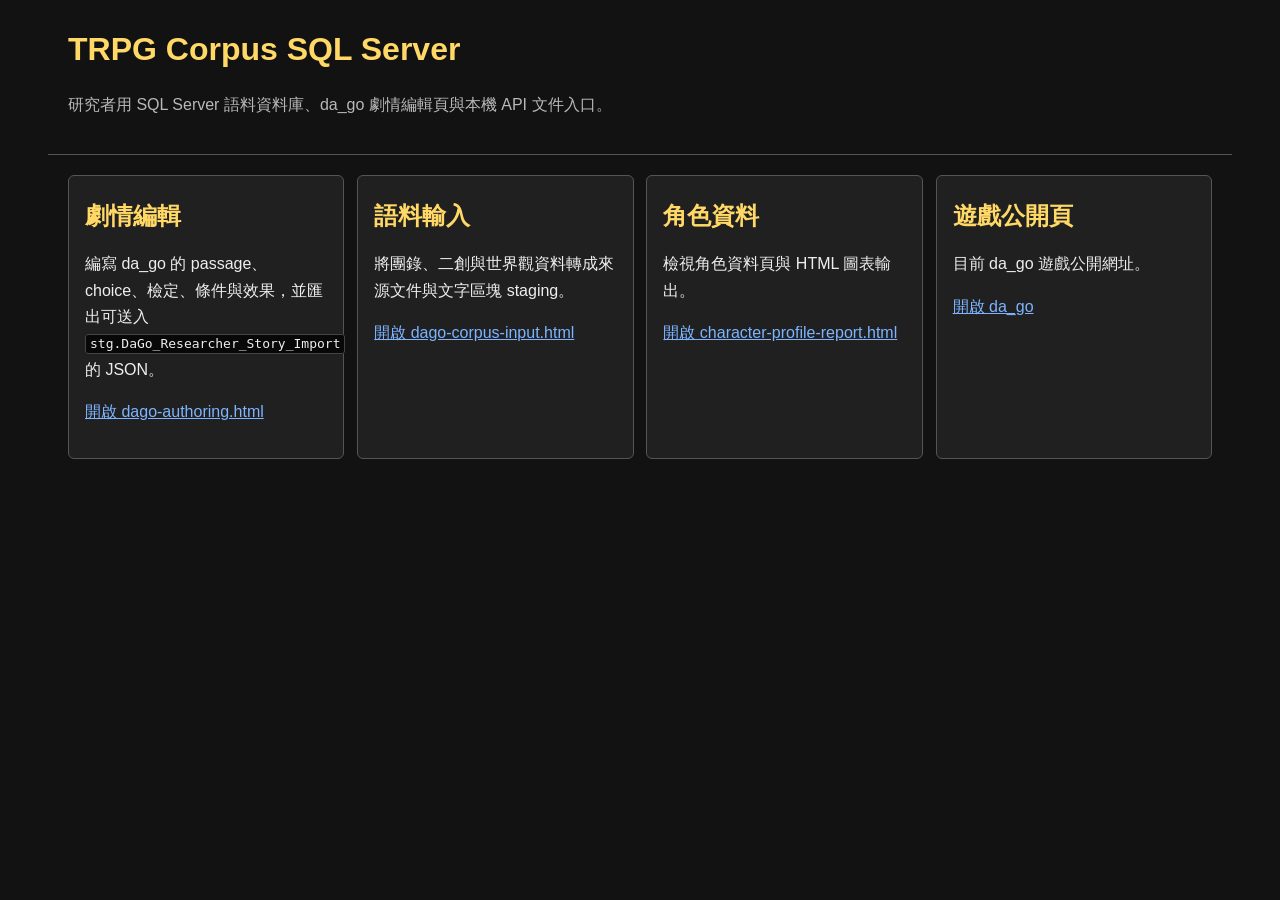
==== index.html @ 7abcc50a "Add authoring public page and DAGO seed" ====
<!doctype html>
<html lang="zh-Hant">
<head>
  <meta charset="utf-8">
  <meta name="viewport" content="width=device-width, initial-scale=1">
  <title>TRPG Corpus SQL Server</title>
  <style>
    :root{color-scheme:dark;--bg:#121212;--panel:#202020;--line:#555;--text:#eee;--muted:#b8b8b8;--gold:#ffd866;--blue:#7db4ff}
    *{box-sizing:border-box}
    body{margin:0;background:var(--bg);color:var(--text);font-family:Verdana,Arial,"Microsoft JhengHei",sans-serif;line-height:1.65}
    header,main{max-width:74rem;margin:auto;padding:1.25rem}
    header{border-bottom:1px solid var(--line)}
    h1,h2{color:var(--gold);margin:.2rem 0 .6rem}
    a{color:var(--blue)}
    .grid{display:grid;grid-template-columns:repeat(auto-fit,minmax(16rem,1fr));gap:.8rem}
    .card{border:1px solid var(--line);background:var(--panel);padding:1rem;border-radius:6px}
    .muted{color:var(--muted)}
    code{background:#080808;border:1px solid #444;padding:.08rem .25rem;border-radius:3px}
  </style>
</head>
<body>
  <header>
    <h1>TRPG Corpus SQL Server</h1>
    <p class="muted">研究者用 SQL Server 語料資料庫、da_go 劇情編輯頁與本機 API 文件入口。</p>
  </header>
  <main>
    <section class="grid">
      <article class="card">
        <h2>劇情編輯</h2>
        <p>編寫 da_go 的 passage、choice、檢定、條件與效果，並匯出可送入 <code>stg.DaGo_Researcher_Story_Import</code> 的 JSON。</p>
        <p><a href="web/dago-authoring.html">開啟 dago-authoring.html</a></p>
      </article>
      <article class="card">
        <h2>語料輸入</h2>
        <p>將團錄、二創與世界觀資料轉成來源文件與文字區塊 staging。</p>
        <p><a href="web/dago-corpus-input.html">開啟 dago-corpus-input.html</a></p>
      </article>
      <article class="card">
        <h2>角色資料</h2>
        <p>檢視角色資料頁與 HTML 圖表輸出。</p>
        <p><a href="web/character-profile-report.html">開啟 character-profile-report.html</a></p>
      </article>
      <article class="card">
        <h2>遊戲公開頁</h2>
        <p>目前 da_go 遊戲公開網址。</p>
        <p><a href="https://dana-will-be-yours.github.io/da_go/game.html?v=1.9.2-fix2">開啟 da_go</a></p>
      </article>
    </section>
  </main>
</body>
</html>
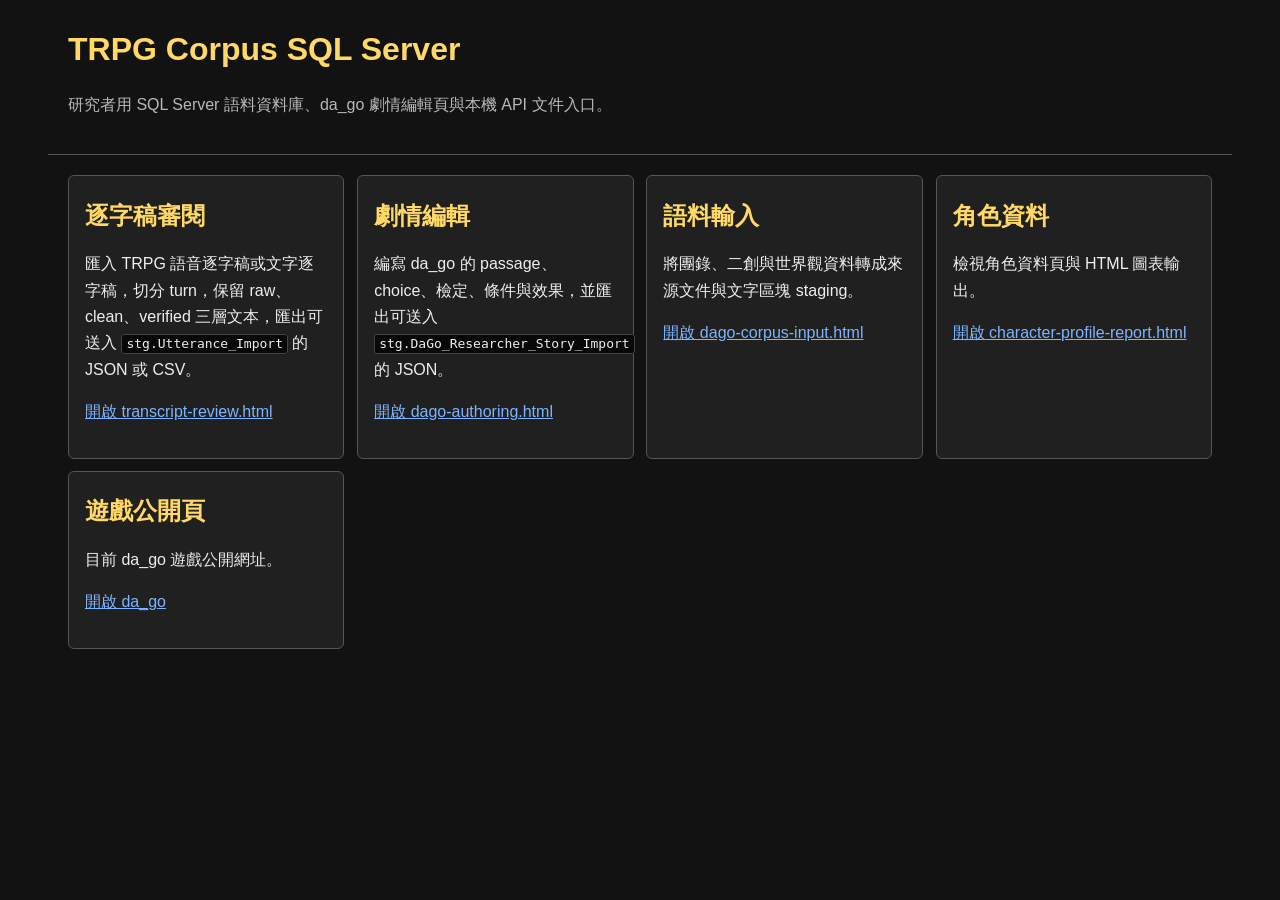
==== commit 425383b5: "Add transcript review exporter entry to index" ====
--- a/index.html
+++ b/index.html
@@ -26,6 +26,11 @@
   <main>
     <section class="grid">
       <article class="card">
+        <h2>逐字稿審閱</h2>
+        <p>匯入 TRPG 語音逐字稿或文字逐字稿，切分 turn，保留 raw、clean、verified 三層文本，匯出可送入 <code>stg.Utterance_Import</code> 的 JSON 或 CSV。</p>
+        <p><a href="web/transcript-review.html">開啟 transcript-review.html</a></p>
+      </article>
+      <article class="card">
         <h2>劇情編輯</h2>
         <p>編寫 da_go 的 passage、choice、檢定、條件與效果，並匯出可送入 <code>stg.DaGo_Researcher_Story_Import</code> 的 JSON。</p>
         <p><a href="web/dago-authoring.html">開啟 dago-authoring.html</a></p>
@@ -43,7 +48,7 @@
       <article class="card">
         <h2>遊戲公開頁</h2>
         <p>目前 da_go 遊戲公開網址。</p>
-        <p><a href="https://dana-will-be-yours.github.io/da_go/game.html?v=1.9.2-fix2">開啟 da_go</a></p>
+        <p><a href="https://dana-will-be-yours.github.io/da_go/game.html?v=1.11.1-xiaocheng-local">開啟 da_go</a></p>
       </article>
     </section>
   </main>
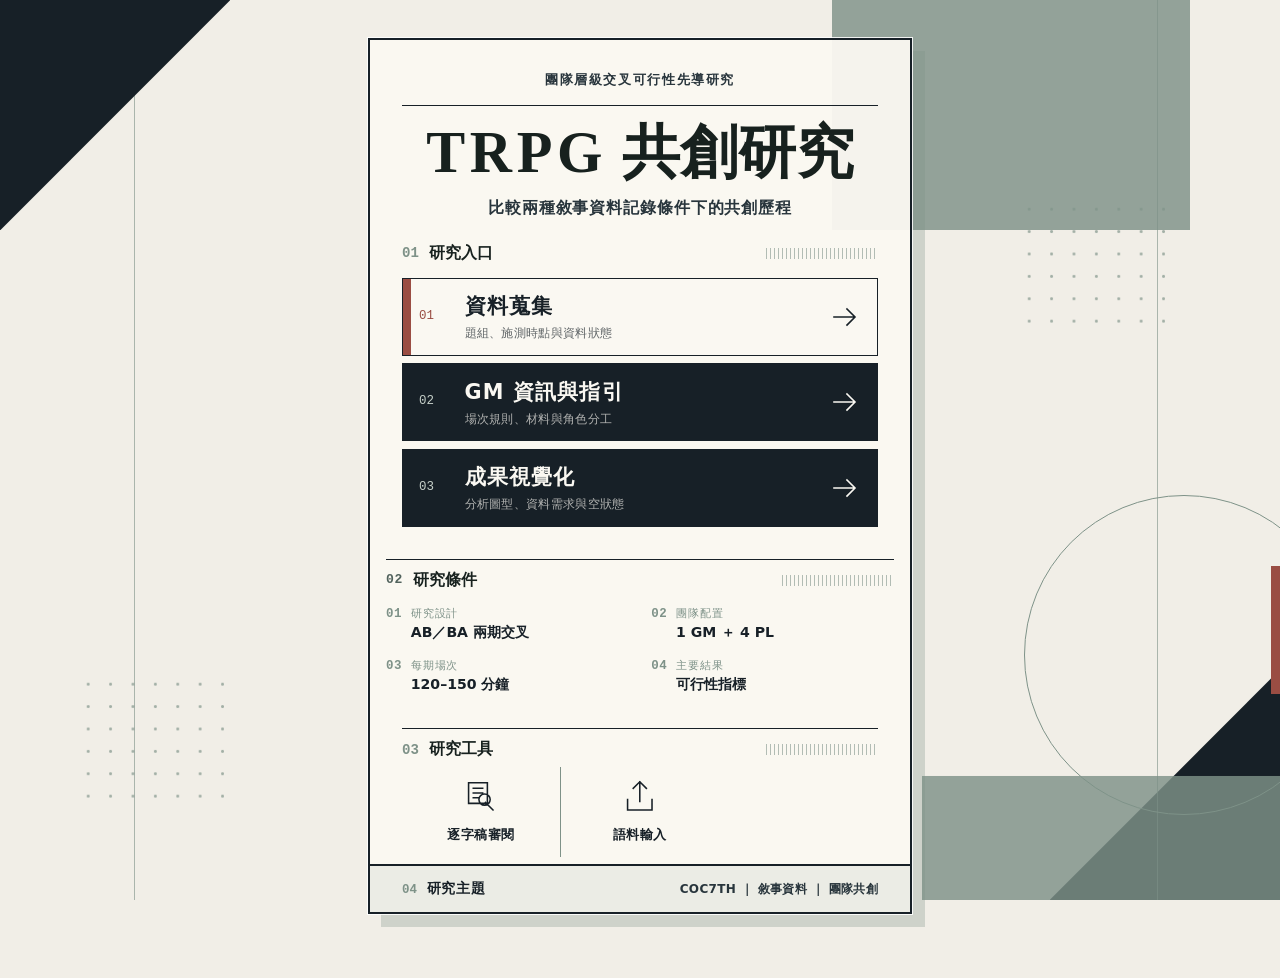
==== commit fa9ddbaf: "feat(pages): publish redesigned research homepage" ====
--- a/index.html
+++ b/index.html
@@ -2,55 +2,108 @@
 <html lang="zh-Hant">
 <head>
   <meta charset="utf-8">
+  <meta http-equiv="Content-Type" content="text/html; charset=utf-8">
   <meta name="viewport" content="width=device-width, initial-scale=1">
-  <title>TRPG Corpus SQL Server</title>
-  <style>
-    :root{color-scheme:dark;--bg:#121212;--panel:#202020;--line:#555;--text:#eee;--muted:#b8b8b8;--gold:#ffd866;--blue:#7db4ff}
-    *{box-sizing:border-box}
-    body{margin:0;background:var(--bg);color:var(--text);font-family:Verdana,Arial,"Microsoft JhengHei",sans-serif;line-height:1.65}
-    header,main{max-width:74rem;margin:auto;padding:1.25rem}
-    header{border-bottom:1px solid var(--line)}
-    h1,h2{color:var(--gold);margin:.2rem 0 .6rem}
-    a{color:var(--blue)}
-    .grid{display:grid;grid-template-columns:repeat(auto-fit,minmax(16rem,1fr));gap:.8rem}
-    .card{border:1px solid var(--line);background:var(--panel);padding:1rem;border-radius:6px}
-    .muted{color:var(--muted)}
-    code{background:#080808;border:1px solid #444;padding:.08rem .25rem;border-radius:3px}
-  </style>
+  <meta name="theme-color" content="#172027">
+  <title>TRPG 共創研究網站</title>
+  <meta name="description" content="TRPG 共創研究網站，提供 AB／BA 交叉先導研究的資料蒐集、GM 指引、成果視覺化與本機研究工具入口。">
+  <link rel="stylesheet" href="web/assets/research-ui.css">
 </head>
-<body>
-  <header>
-    <h1>TRPG Corpus SQL Server</h1>
-    <p class="muted">研究者用 SQL Server 語料資料庫、da_go 劇情編輯頁與本機 API 文件入口。</p>
-  </header>
-  <main>
-    <section class="grid">
-      <article class="card">
-        <h2>逐字稿審閱</h2>
-        <p>匯入 TRPG 語音逐字稿或文字逐字稿，切分 turn，保留 raw、clean、verified 三層文本，匯出可送入 <code>stg.Utterance_Import</code> 的 JSON 或 CSV。</p>
-        <p><a href="web/transcript-review.html">開啟 transcript-review.html</a></p>
-      </article>
-      <article class="card">
-        <h2>劇情編輯</h2>
-        <p>編寫 da_go 的 passage、choice、檢定、條件與效果，並匯出可送入 <code>stg.DaGo_Researcher_Story_Import</code> 的 JSON。</p>
-        <p><a href="web/dago-authoring.html">開啟 dago-authoring.html</a></p>
-      </article>
-      <article class="card">
-        <h2>語料輸入</h2>
-        <p>將團錄、二創與世界觀資料轉成來源文件與文字區塊 staging。</p>
-        <p><a href="web/dago-corpus-input.html">開啟 dago-corpus-input.html</a></p>
-      </article>
-      <article class="card">
-        <h2>角色資料</h2>
-        <p>檢視角色資料頁與 HTML 圖表輸出。</p>
-        <p><a href="web/character-profile-report.html">開啟 character-profile-report.html</a></p>
-      </article>
-      <article class="card">
-        <h2>遊戲公開頁</h2>
-        <p>目前 da_go 遊戲公開網址。</p>
-        <p><a href="https://dana-will-be-yours.github.io/da_go/game.html?v=1.11.1-xiaocheng-local">開啟 da_go</a></p>
-      </article>
-    </section>
+<body class="research-tools portal-page focused-home">
+  <a class="skip-link" href="#main-content">跳到主內容</a>
+
+  <div class="home-geometry" aria-hidden="true">
+    <span class="geometry-corner geometry-corner-left"></span>
+    <span class="geometry-corner geometry-corner-right"></span>
+    <span class="geometry-field geometry-field-top"></span>
+    <span class="geometry-field geometry-field-bottom"></span>
+    <span class="geometry-ring"></span>
+    <span class="geometry-dots geometry-dots-left"></span>
+    <span class="geometry-dots geometry-dots-right"></span>
+  </div>
+
+  <main id="main-content" class="home-entry-main" tabindex="-1">
+    <article class="home-console" aria-labelledby="home-title">
+      <header class="home-console-header">
+        <p class="home-kicker">團隊層級交叉可行性先導研究</p>
+        <div class="home-title-rule" aria-hidden="true"></div>
+        <h1 id="home-title"><span>TRPG</span> 共創研究</h1>
+        <p class="home-intro">比較兩種敘事資料記錄條件下的共創歷程</p>
+      </header>
+
+      <nav class="home-primary-nav" aria-label="研究入口">
+        <div class="home-section-label">
+          <span>01</span>
+          <h2>研究入口</h2>
+          <i aria-hidden="true"></i>
+        </div>
+
+        <a class="home-entry home-entry-current" href="web/data-collection.html">
+          <span class="home-entry-index">01</span>
+          <span class="home-entry-copy">
+            <strong>資料蒐集</strong>
+            <small>題組、施測時點與資料狀態</small>
+          </span>
+          <svg viewBox="0 0 32 32" aria-hidden="true"><path d="M5 16h20M18 8l8 8-8 8"/></svg>
+        </a>
+
+        <a class="home-entry" href="web/gm-prep.html">
+          <span class="home-entry-index">02</span>
+          <span class="home-entry-copy">
+            <strong>GM 資訊與指引</strong>
+            <small>場次規則、材料與角色分工</small>
+          </span>
+          <svg viewBox="0 0 32 32" aria-hidden="true"><path d="M5 16h20M18 8l8 8-8 8"/></svg>
+        </a>
+
+        <a class="home-entry" href="web/results.html">
+          <span class="home-entry-index">03</span>
+          <span class="home-entry-copy">
+            <strong>成果視覺化</strong>
+            <small>分析圖型、資料需求與空狀態</small>
+          </span>
+          <svg viewBox="0 0 32 32" aria-hidden="true"><path d="M5 16h20M18 8l8 8-8 8"/></svg>
+        </a>
+      </nav>
+
+      <section class="study-facts home-facts" aria-labelledby="facts-title">
+        <div class="home-section-label">
+          <span>02</span>
+          <h2 id="facts-title">研究條件</h2>
+          <i aria-hidden="true"></i>
+        </div>
+        <article><span>01</span><div><small>研究設計</small><strong>AB／BA 兩期交叉</strong></div></article>
+        <article><span>02</span><div><small>團隊配置</small><strong>1 GM ＋ 4 PL</strong></div></article>
+        <article><span>03</span><div><small>每期場次</small><strong>120–150 分鐘</strong></div></article>
+        <article><span>04</span><div><small>主要結果</small><strong>可行性指標</strong></div></article>
+      </section>
+
+      <nav class="home-tools" aria-label="研究工具">
+        <div class="home-section-label">
+          <span>03</span>
+          <h2>研究工具</h2>
+          <i aria-hidden="true"></i>
+        </div>
+        <div class="home-tool-list">
+          <a class="home-tool" href="web/transcript-review.html">
+            <svg viewBox="0 0 40 40" aria-hidden="true">
+              <path d="M7 5h20v22H7zM12 11h10M12 16h10M12 21h6M25 26l8 8M24 29a6 6 0 1 0 0-12 6 6 0 0 0 0 12Z"/>
+            </svg>
+            <span>逐字稿審閱</span>
+          </a>
+          <a class="home-tool" href="web/dago-corpus-input.html">
+            <svg viewBox="0 0 40 40" aria-hidden="true">
+              <path d="M20 4v21M13 11l7-7 7 7M7 23v11h26V23"/>
+            </svg>
+            <span>語料輸入</span>
+          </a></div>
+      </nav>
+
+      <footer class="home-signature">
+        <div><span>04</span><strong>研究主題</strong></div>
+        <p>COC7TH <b aria-hidden="true">｜</b> 敘事資料 <b aria-hidden="true">｜</b> 團隊共創</p>
+      </footer>
+    </article>
   </main>
 </body>
 </html>
--- a/web/assets/research-ui.css
+++ b/web/assets/research-ui.css
@@ -0,0 +1,3166 @@
+:root {
+  color-scheme: light;
+}
+
+/* Homepage entry layout: editorial vertical navigation */
+
+.focused-home {
+  --home-paper: #f1eee7;
+  --home-paper-bright: #faf8f2;
+  --home-ink: #172027;
+  --home-ink-soft: #28353c;
+  --home-sage: #7e9288;
+  --home-sage-soft: #c6d0c9;
+  --home-red: #9a4d43;
+  position: relative;
+  min-height: 100dvh;
+  background: var(--home-paper);
+  color: var(--home-ink);
+  overflow-x: clip;
+}
+
+.focused-home .skip-link {
+  border: 2px solid var(--home-ink);
+  border-radius: 0;
+  background: var(--home-paper-bright);
+  color: var(--home-ink);
+  box-shadow: 5px 5px 0 var(--home-red);
+}
+
+.home-geometry {
+  position: fixed;
+  inset: 0;
+  z-index: 0;
+  pointer-events: none;
+  overflow: hidden;
+}
+
+.home-geometry::before,
+.home-geometry::after {
+  content: "";
+  position: absolute;
+  top: 0;
+  bottom: 0;
+  width: 1px;
+  background: color-mix(in srgb, var(--home-sage) 62%, transparent);
+}
+
+.home-geometry::before {
+  left: 10.5%;
+}
+
+.home-geometry::after {
+  right: 9.5%;
+}
+
+.geometry-corner,
+.geometry-field,
+.geometry-ring,
+.geometry-dots {
+  position: absolute;
+  display: block;
+}
+
+.geometry-corner {
+  width: clamp(8rem, 18vw, 18rem);
+  height: clamp(8rem, 18vw, 18rem);
+  background: var(--home-ink);
+}
+
+.geometry-corner-left {
+  top: 0;
+  left: 0;
+  clip-path: polygon(0 0, 100% 0, 0 100%);
+}
+
+.geometry-corner-right {
+  right: 0;
+  bottom: 0;
+  clip-path: polygon(100% 0, 100% 100%, 0 100%);
+}
+
+.geometry-field {
+  width: clamp(13rem, 28vw, 28rem);
+  height: clamp(8rem, 18vw, 16rem);
+  background: var(--home-sage);
+  opacity: 0.82;
+}
+
+.geometry-field-top {
+  top: 0;
+  right: 7%;
+}
+
+.geometry-field-bottom {
+  right: 0;
+  bottom: 0;
+  transform: translateY(46%);
+}
+
+.geometry-ring {
+  right: -4rem;
+  top: 55%;
+  width: clamp(16rem, 25vw, 26rem);
+  aspect-ratio: 1;
+  border: 1px solid var(--home-sage);
+  border-radius: 50%;
+}
+
+.geometry-ring::after {
+  content: "";
+  position: absolute;
+  top: 22%;
+  right: 0;
+  width: 4.5rem;
+  height: 8rem;
+  background: var(--home-red);
+}
+
+.geometry-dots {
+  width: 10rem;
+  height: 8rem;
+  opacity: 0.68;
+  background-image: radial-gradient(circle, var(--home-sage) 1.3px, transparent 1.5px);
+  background-size: 1.4rem 1.4rem;
+}
+
+.geometry-dots-left {
+  left: 6%;
+  bottom: 11%;
+}
+
+.geometry-dots-right {
+  right: 8%;
+  top: 22%;
+}
+
+.home-entry-main {
+  position: relative;
+  z-index: 1;
+  display: grid;
+  place-items: start center;
+  width: min(100% - 2rem, 76rem);
+  min-height: 100dvh;
+  margin: 0 auto;
+  padding: clamp(1.25rem, 3vw, 2.4rem) 0 clamp(2rem, 5vw, 4rem);
+}
+
+.home-entry-main:focus {
+  outline: none;
+}
+
+.home-console {
+  width: min(100%, 34rem);
+  border: 2px solid var(--home-ink);
+  background: color-mix(in srgb, var(--home-paper-bright) 95%, transparent);
+  box-shadow: 0 0 0 1px rgb(255 255 255 / 0.85), 13px 13px 0 rgb(126 146 136 / 0.3);
+}
+
+.home-console-header,
+.home-primary-nav,
+.home-facts,
+.home-tools {
+  padding-inline: clamp(1.35rem, 4vw, 2rem);
+}
+
+.home-console-header {
+  padding-top: clamp(1.3rem, 3vw, 1.8rem);
+  text-align: center;
+}
+
+.home-kicker {
+  margin: 0;
+  color: var(--home-ink-soft);
+  font-size: 0.84rem;
+  font-weight: 600;
+  letter-spacing: 0.12em;
+}
+
+.home-title-rule {
+  height: 1px;
+  margin: 0.9rem 0 1.05rem;
+  background: var(--home-ink);
+}
+
+.home-console h1 {
+  margin: 0;
+  color: var(--home-ink);
+  font-family: "Iowan Old Style", Baskerville, "Noto Serif TC", "Songti TC", PMingLiU, serif;
+  font-size: clamp(2.45rem, 6vw, 3.65rem);
+  font-weight: 600;
+  line-height: 1.04;
+  letter-spacing: 0.02em;
+  text-wrap: balance;
+}
+
+.home-console h1 span {
+  letter-spacing: 0.08em;
+}
+
+.home-intro {
+  margin: 0.78rem auto 0;
+  max-width: 28rem;
+  color: var(--home-ink-soft);
+  font-size: 1rem;
+  font-weight: 600;
+  letter-spacing: 0.055em;
+  line-height: 1.55;
+  text-wrap: balance;
+}
+
+.home-primary-nav {
+  display: grid;
+  gap: 0.48rem;
+  padding-top: 1rem;
+}
+
+.home-section-label {
+  display: grid;
+  grid-template-columns: auto auto 1fr;
+  gap: 0.65rem;
+  align-items: center;
+  min-height: 2.1rem;
+}
+
+.home-section-label > span {
+  color: var(--home-sage);
+  font-family: Consolas, "SFMono-Regular", monospace;
+  font-size: 0.88rem;
+  font-weight: 700;
+  font-variant-numeric: tabular-nums;
+}
+
+.home-section-label h2 {
+  margin: 0;
+  color: var(--home-ink);
+  font-size: 0.98rem;
+  font-weight: 700;
+  letter-spacing: 0.06em;
+}
+
+.home-section-label i {
+  justify-self: end;
+  width: min(7rem, 34%);
+  height: 0.7rem;
+  opacity: 0.58;
+  background: repeating-linear-gradient(90deg, var(--home-sage) 0 1px, transparent 1px 4px);
+}
+
+.home-entry {
+  position: relative;
+  display: grid;
+  grid-template-columns: 2.2rem minmax(0, 1fr) 2rem;
+  gap: 0.65rem;
+  align-items: center;
+  min-height: 4.75rem;
+  padding: 0.72rem 1rem;
+  border: 1px solid var(--home-ink);
+  background: var(--home-ink);
+  color: var(--home-paper-bright) !important;
+  text-decoration: none;
+  transition: transform 180ms cubic-bezier(.2,.7,.2,1), background-color 180ms ease, color 180ms ease;
+}
+
+.home-entry::before {
+  content: "";
+  position: absolute;
+  inset: 0 auto 0 0;
+  width: 0;
+  background: var(--home-red);
+  transition: width 180ms ease;
+}
+
+.home-entry:hover {
+  transform: translateX(0.35rem);
+  background: var(--home-ink-soft);
+  color: #fff !important;
+}
+
+.home-entry:hover::before {
+  width: 0.34rem;
+}
+
+.home-entry:active {
+  transform: translateX(0.35rem) scale(0.99);
+}
+
+.home-entry:focus-visible,
+.home-tool:focus-visible {
+  outline: 3px solid var(--home-red);
+  outline-offset: 3px;
+}
+
+.home-entry-current {
+  background: var(--home-paper-bright);
+  color: var(--home-ink) !important;
+}
+
+.home-entry-current::before {
+  width: 0.5rem;
+}
+
+.home-entry-index {
+  position: relative;
+  z-index: 1;
+  color: var(--home-sage-soft);
+  font-family: Consolas, "SFMono-Regular", monospace;
+  font-size: 0.78rem;
+  font-variant-numeric: tabular-nums;
+}
+
+.home-entry-current .home-entry-index {
+  color: var(--home-red);
+}
+
+.home-entry-copy {
+  position: relative;
+  z-index: 1;
+  display: grid;
+  gap: 0.06rem;
+}
+
+.home-entry-copy strong {
+  font-size: clamp(1.08rem, 3.1vw, 1.3rem);
+  font-weight: 700;
+  letter-spacing: 0.055em;
+}
+
+.home-entry-copy small {
+  color: color-mix(in srgb, currentColor 68%, transparent);
+  font-size: 0.75rem;
+  letter-spacing: 0.025em;
+}
+
+.home-entry svg {
+  position: relative;
+  z-index: 1;
+  width: 2rem;
+  height: 2rem;
+  fill: none;
+  stroke: currentColor;
+  stroke-linecap: square;
+  stroke-linejoin: miter;
+  stroke-width: 1.6;
+}
+
+.focused-home .home-facts {
+  display: grid;
+  grid-template-columns: repeat(2, minmax(0, 1fr));
+  gap: 0;
+  margin: 1rem 0 0;
+  overflow: visible;
+  border: 0;
+  border-radius: 0;
+  background: transparent;
+  box-shadow: none;
+}
+
+.home-facts .home-section-label {
+  grid-column: 1 / -1;
+  width: 100%;
+  margin-bottom: 0.25rem;
+  border-top: 1px solid var(--home-ink);
+  padding-top: 0.55rem;
+}
+
+.focused-home .home-facts article {
+  display: grid;
+  grid-template-columns: auto 1fr;
+  gap: 0.55rem;
+  align-content: center;
+  min-height: 3.25rem;
+  padding: 0.42rem 0.5rem 0.42rem 0;
+  border: 0;
+  background: transparent;
+}
+
+.focused-home .home-facts article:nth-of-type(even) {
+  padding-left: 0.7rem;
+}
+
+.focused-home .home-facts article > span {
+  color: var(--home-sage);
+  font-family: Consolas, "SFMono-Regular", monospace;
+  font-size: 0.78rem;
+  font-weight: 700;
+  font-variant-numeric: tabular-nums;
+}
+
+.home-facts article div {
+  display: grid;
+  gap: 0.05rem;
+}
+
+.home-facts article small {
+  color: var(--home-sage);
+  font-size: 0.68rem;
+  letter-spacing: 0.08em;
+}
+
+.focused-home .home-facts article strong {
+  margin: 0;
+  color: var(--home-ink);
+  font-size: 0.88rem;
+  line-height: 1.35;
+}
+
+.home-tools {
+  margin-top: 0.65rem;
+}
+
+.home-tools .home-section-label {
+  border-top: 1px solid var(--home-ink);
+  padding-top: 0.55rem;
+}
+
+.home-tool-list {
+  display: grid;
+  grid-template-columns: repeat(3, minmax(0, 1fr));
+  margin-top: 0.32rem;
+}
+
+.home-tool {
+  display: grid;
+  place-items: center;
+  gap: 0.28rem;
+  min-height: 5.6rem;
+  padding: 0.55rem 0.35rem;
+  border-right: 1px solid var(--home-sage);
+  color: var(--home-ink) !important;
+  text-align: center;
+  text-decoration: none;
+  transition: background-color 180ms ease, transform 180ms cubic-bezier(.2,.7,.2,1);
+}
+
+.home-tool:last-child {
+  border-right: 0;
+}
+
+.home-tool:hover {
+  background: color-mix(in srgb, var(--home-sage) 16%, transparent);
+  transform: translateY(-0.2rem);
+}
+
+.home-tool:active {
+  transform: translateY(0);
+}
+
+.home-tool svg {
+  width: 2.35rem;
+  height: 2.35rem;
+  fill: none;
+  stroke: currentColor;
+  stroke-linecap: square;
+  stroke-linejoin: miter;
+  stroke-width: 1.65;
+}
+
+.home-tool span {
+  font-size: 0.8rem;
+  font-weight: 700;
+  letter-spacing: 0.04em;
+}
+
+.home-signature {
+  display: grid;
+  grid-template-columns: auto 1fr;
+  gap: 1rem;
+  align-items: center;
+  min-height: 3rem;
+  margin-top: 0.45rem;
+  padding: 0.55rem clamp(1.35rem, 4vw, 2rem);
+  border-top: 2px solid var(--home-ink);
+  background: color-mix(in srgb, var(--home-sage) 12%, var(--home-paper-bright));
+}
+
+.home-signature > div {
+  display: flex;
+  gap: 0.6rem;
+  align-items: baseline;
+}
+
+.home-signature > div span {
+  color: var(--home-sage);
+  font-family: Consolas, "SFMono-Regular", monospace;
+  font-size: 0.78rem;
+  font-weight: 700;
+}
+
+.home-signature > div strong {
+  font-size: 0.85rem;
+  letter-spacing: 0.06em;
+}
+
+.home-signature p {
+  justify-self: end;
+  margin: 0;
+  color: var(--home-ink-soft);
+  font-size: 0.75rem;
+  font-weight: 600;
+  letter-spacing: 0.03em;
+}
+
+@media (max-width: 760px) {
+  .geometry-field-top {
+    width: 9rem;
+    height: 6rem;
+    right: 0;
+  }
+
+  .geometry-field-bottom,
+  .geometry-ring,
+  .geometry-dots-right {
+    display: none;
+  }
+
+  .geometry-corner {
+    width: 6.5rem;
+    height: 6.5rem;
+  }
+
+  .geometry-dots-left {
+    left: -1rem;
+    bottom: 4rem;
+  }
+
+  .home-entry-main {
+    width: min(100% - 1rem, 34rem);
+    padding-top: 0.65rem;
+  }
+
+  .home-console {
+    box-shadow: 6px 6px 0 rgb(126 146 136 / 0.26);
+  }
+
+  .home-console-header,
+  .home-primary-nav,
+  .home-facts,
+  .home-tools {
+    padding-inline: 1rem;
+  }
+
+  .home-console h1 {
+    font-size: clamp(2rem, 11vw, 2.75rem);
+  }
+
+  .home-intro {
+    font-size: 0.9rem;
+  }
+
+  .home-entry {
+    grid-template-columns: 1.7rem minmax(0, 1fr) 1.6rem;
+    min-height: 4.4rem;
+    padding-inline: 0.75rem;
+  }
+
+  .home-entry-copy small {
+    font-size: 0.7rem;
+  }
+
+  .home-entry svg {
+    width: 1.6rem;
+    height: 1.6rem;
+  }
+
+  .home-signature {
+    grid-template-columns: 1fr;
+    gap: 0.2rem;
+    padding-inline: 1rem;
+  }
+
+  .home-signature p {
+    justify-self: start;
+  }
+}
+
+@media (max-width: 390px) {
+  .home-entry-copy small {
+    display: none;
+  }
+
+  .focused-home .home-facts article {
+    grid-template-columns: 1.4rem 1fr;
+  }
+
+  .home-tool span {
+    font-size: 0.74rem;
+  }
+}
+
+@media (prefers-reduced-motion: reduce) {
+  .home-entry,
+  .home-entry::before,
+  .home-tool {
+    transition: none;
+  }
+}
+
+html {
+  overflow-x: hidden;
+}
+
+.research-tools {
+  --page-bg: #f7f8f5;
+  --surface: #ffffff;
+  --surface-2: #eef3f0;
+  --surface-3: #e6ede9;
+  --text: #17211e;
+  --muted: #52635d;
+  --line: #d7e0da;
+  --line-strong: #a8b8b1;
+  --accent: #276f68;
+  --accent-strong: #1f5c56;
+  --accent-active: #174a45;
+  --accent-soft: #e7f2ef;
+  --focus: #3f8a82;
+  --warn: #8a5a20;
+  --bad: #9f3f3f;
+  --bad-soft: #fff1f1;
+  --ok: #276f45;
+  --ok-soft: #eff7f1;
+  --act-ingest: hsl(204, 50%, 34%);
+  --act-ingest-hover: hsl(204, 50%, 26%);
+  --act-ingest-active: hsl(204, 50%, 20%);
+  --act-ingest-soft: hsl(204, 28%, 94%);
+  --act-process: hsl(174, 48%, 30%);
+  --act-process-hover: hsl(174, 48%, 22%);
+  --act-process-active: hsl(174, 48%, 16%);
+  --act-process-soft: hsl(174, 26%, 94%);
+  --act-check: hsl(34, 62%, 33%);
+  --act-check-hover: hsl(34, 62%, 25%);
+  --act-check-active: hsl(34, 62%, 19%);
+  --act-check-soft: hsl(34, 44%, 94%);
+  --act-export: hsl(139, 40%, 31%);
+  --act-export-hover: hsl(139, 40%, 23%);
+  --act-export-active: hsl(139, 40%, 17%);
+  --act-export-soft: hsl(139, 26%, 94%);
+  --act-danger: hsl(0, 45%, 39%);
+  --act-danger-hover: hsl(0, 45%, 31%);
+  --act-danger-active: hsl(0, 45%, 25%);
+  --act-danger-soft: hsl(0, 45%, 96%);
+  --shadow: 0 10px 26px rgb(30 52 45 / 0.06);
+  margin: 0;
+  background:
+    linear-gradient(180deg, rgb(255 255 255 / 0.82), rgb(245 247 244 / 0.96) 18rem),
+    var(--page-bg);
+  color: var(--text);
+  font-family: "Microsoft JhengHei", "Noto Sans TC", system-ui, -apple-system, BlinkMacSystemFont, "Segoe UI", sans-serif;
+  font-size: 16px;
+  line-height: 1.58;
+  letter-spacing: 0;
+  text-rendering: optimizeLegibility;
+  overflow-x: clip;
+}
+
+.research-tools * {
+  box-sizing: border-box;
+}
+
+.research-tools :target {
+  scroll-margin-top: 5rem;
+}
+
+.research-tools main:focus {
+  outline: none;
+}
+
+.skip-link {
+  position: fixed;
+  left: 1rem;
+  top: 1rem;
+  z-index: 100;
+  transform: translateY(-150%);
+  padding: 0.65rem 0.9rem;
+  border: 2px solid var(--accent);
+  border-radius: 8px;
+  background: var(--surface);
+  color: var(--text);
+  text-decoration: none;
+  box-shadow: var(--shadow);
+}
+
+.skip-link:focus {
+  transform: translateY(0);
+  outline: 2px solid var(--focus);
+  outline-offset: 3px;
+}
+
+.research-tools a {
+  color: var(--accent-strong);
+  text-decoration-thickness: 1px;
+  text-underline-offset: 0.2em;
+}
+
+.research-tools a:hover {
+  color: var(--accent-active);
+}
+
+.research-tools button,
+.research-tools input,
+.research-tools textarea,
+.research-tools select {
+  font: inherit;
+  color: var(--text);
+}
+
+.research-tools button,
+.research-tools .button {
+  display: inline-flex;
+  align-items: center;
+  justify-content: center;
+  min-height: 2.75rem;
+  padding: 0.58rem 0.88rem;
+  border: 1px solid var(--line-strong);
+  border-radius: 8px;
+  background: var(--surface);
+  color: var(--text);
+  text-decoration: none;
+  cursor: pointer;
+  white-space: nowrap;
+  transition: background-color 140ms ease, border-color 140ms ease, color 140ms ease, box-shadow 140ms ease, transform 90ms ease;
+}
+
+.research-tools button:hover,
+.research-tools .button:hover {
+  border-color: var(--accent);
+  background: var(--accent-soft);
+  color: var(--text);
+}
+
+.research-tools button:active,
+.research-tools .button:active {
+  background: var(--surface-3);
+  box-shadow: inset 0 1px 2px rgb(23 33 30 / 0.14);
+  transform: translateY(1px);
+}
+
+.research-tools button:disabled,
+.research-tools .button[aria-disabled="true"] {
+  opacity: 0.45;
+  cursor: not-allowed;
+  pointer-events: none;
+}
+
+.research-tools .button.primary,
+.research-tools button.primary {
+  border-color: var(--accent);
+  background: var(--accent);
+  color: #ffffff;
+}
+
+.research-tools .button.primary:hover,
+.research-tools button.primary:hover {
+  background: var(--accent-strong);
+  color: #ffffff;
+}
+
+.research-tools .button.primary:active,
+.research-tools button.primary:active {
+  background: var(--accent-active);
+  color: #ffffff;
+}
+
+.research-tools input,
+.research-tools textarea,
+.research-tools select {
+  min-height: 2.75rem;
+  border: 1px solid var(--line-strong);
+  border-radius: 8px;
+  background: #fbfcfb;
+  padding: 0.58rem 0.72rem;
+  line-height: 1.45;
+}
+
+.research-tools textarea {
+  resize: vertical;
+}
+
+.research-tools input:focus,
+.research-tools textarea:focus,
+.research-tools select:focus,
+.research-tools button:focus-visible,
+.research-tools .button:focus-visible {
+  outline: 2px solid var(--focus);
+  outline-offset: 3px;
+  border-color: var(--accent);
+}
+
+.research-tools code,
+.research-tools pre {
+  border: 1px solid var(--line);
+  border-radius: 6px;
+  background: #f0f4f1;
+  color: #17201d;
+}
+
+.research-tools code {
+  padding: 0.08rem 0.28rem;
+}
+
+.portal-page .site-header {
+  position: sticky;
+  top: 0;
+  z-index: 10;
+  display: flex;
+  align-items: center;
+  justify-content: space-between;
+  gap: 1rem;
+  width: min(1180px, calc(100% - 2rem));
+  min-height: 4.25rem;
+  margin: 0 auto;
+  padding: 0.85rem 0;
+  border-bottom: 1px solid rgb(215 224 218 / 0.72);
+  background: rgb(245 247 244 / 0.9);
+  backdrop-filter: blur(14px);
+}
+
+.portal-page .brand {
+  display: grid;
+  gap: 0.1rem;
+  color: var(--text);
+  text-decoration: none;
+}
+
+.portal-page .brand strong {
+  font-size: 1rem;
+}
+
+.portal-page .brand span {
+  color: var(--muted);
+  font-size: 0.78rem;
+}
+
+.portal-page .site-nav {
+  display: flex;
+  flex-wrap: nowrap;
+  gap: 0.35rem;
+  justify-content: flex-end;
+  overflow-x: auto;
+  scrollbar-width: thin;
+}
+
+.portal-page .site-nav a,
+.tool-topbar a,
+.page-header nav a {
+  display: inline-flex;
+  align-items: center;
+  min-height: 2.5rem;
+  padding: 0.45rem 0.7rem;
+  border: 1px solid transparent;
+  border-radius: 8px;
+  color: var(--text);
+  text-decoration: none;
+}
+
+.portal-page .site-nav a:hover,
+.tool-topbar a:hover,
+.page-header nav a:hover {
+  border-color: var(--line);
+  background: var(--surface);
+}
+
+.portal-page .site-nav a[aria-current="page"],
+.tool-topbar a[aria-current="page"],
+.page-header nav a[aria-current="page"] {
+  border-color: var(--accent);
+  background: var(--accent-soft);
+  color: var(--accent-active);
+  font-weight: 700;
+}
+
+.portal-main {
+  width: min(1180px, calc(100% - 2rem));
+  margin: 0 auto;
+  padding: 1.15rem 0 3rem;
+}
+
+.portal-hero {
+  display: grid;
+  grid-template-columns: minmax(0, 1.05fr) minmax(22rem, 0.95fr);
+  gap: 1.25rem;
+  align-items: stretch;
+  padding: 1.5rem 0 1.25rem;
+}
+
+.hero-copy {
+  display: grid;
+  align-content: center;
+  gap: 1rem;
+  min-height: 23rem;
+  padding: clamp(1.25rem, 3vw, 2rem);
+  border: 1px solid var(--line);
+  border-radius: 8px;
+  background: var(--surface);
+  box-shadow: var(--shadow);
+}
+
+.kicker {
+  margin: 0;
+  color: var(--accent-strong);
+  font-weight: 700;
+}
+
+.portal-hero h1 {
+  max-width: 15ch;
+  margin: 0;
+  font-size: clamp(2.3rem, 6vw, 4.25rem);
+  line-height: 1.08;
+  letter-spacing: 0;
+  text-wrap: balance;
+}
+
+.hero-copy > p:not(.kicker) {
+  max-width: 62ch;
+  margin: 0;
+  color: var(--muted);
+  font-size: 1.04rem;
+  text-wrap: pretty;
+}
+
+.hero-actions {
+  display: flex;
+  flex-wrap: wrap;
+  gap: 0.6rem;
+}
+
+.pipeline-board {
+  display: grid;
+  grid-template-columns: repeat(2, minmax(0, 1fr));
+  gap: 0.7rem;
+  padding: 1rem;
+  border: 1px solid var(--line);
+  border-radius: 8px;
+  background:
+    linear-gradient(180deg, rgb(255 255 255 / 0.76), rgb(238 243 240 / 0.94)),
+    var(--surface-2);
+  color: var(--text);
+  box-shadow: var(--shadow);
+}
+
+.pipeline-step {
+  display: grid;
+  min-height: 8.2rem;
+  align-content: space-between;
+  gap: 0.65rem;
+  padding: 0.95rem;
+  border: 1px solid var(--line);
+  border-left: 4px solid var(--accent);
+  border-radius: 8px;
+  background: rgb(255 255 255 / 0.7);
+}
+
+.pipeline-step strong {
+  color: var(--text);
+  font-size: 1rem;
+}
+
+.pipeline-step span {
+  color: var(--muted);
+  font-size: 0.86rem;
+}
+
+.pipeline-step em {
+  align-self: end;
+  color: var(--accent-strong);
+  font-style: normal;
+  font-family: Consolas, "SFMono-Regular", monospace;
+  font-size: 0.78rem;
+}
+
+.mode-strip {
+  display: grid;
+  grid-template-columns: repeat(2, minmax(0, 1fr));
+  gap: 0.9rem;
+  margin: 0.35rem 0 1.25rem;
+}
+
+.mode-strip.compact {
+  width: min(1500px, calc(100% - 2rem));
+  margin: 0.75rem auto;
+}
+
+.mode-card {
+  display: grid;
+  gap: 0.35rem;
+  padding: 1rem;
+  border: 1px solid var(--line);
+  border-left: 5px solid var(--line-strong);
+  border-radius: 8px;
+  background: var(--surface);
+}
+
+.mode-card span {
+  color: var(--muted);
+  font-size: 0.86rem;
+  font-weight: 700;
+}
+
+.mode-card strong {
+  color: var(--text);
+  font-size: 1.05rem;
+}
+
+.mode-card p {
+  margin: 0;
+  color: var(--muted);
+}
+
+.public-mode {
+  border-left-color: var(--act-ingest);
+}
+
+.local-mode {
+  border-left-color: var(--act-export);
+}
+
+.status-strip,
+.tool-grid,
+.doc-grid {
+  display: grid;
+  gap: 0.9rem;
+}
+
+.status-strip {
+  grid-template-columns: repeat(4, minmax(0, 1fr));
+  margin: 0.8rem 0 1.35rem;
+}
+
+.role-paths {
+  display: grid;
+  grid-template-columns: repeat(4, minmax(0, 1fr));
+  gap: 0.9rem;
+  margin: 1rem 0 1.35rem;
+}
+
+.role-card {
+  display: grid;
+  gap: 0.75rem;
+  align-content: space-between;
+  min-height: 16rem;
+  padding: 1rem;
+  border: 1px solid var(--line);
+  border-top: 5px solid var(--line-strong);
+  border-radius: 8px;
+  background: var(--surface);
+}
+
+.role-card h2 {
+  margin: 0 0 0.35rem;
+  font-size: 1.22rem;
+}
+
+.role-card p {
+  margin: 0;
+  color: var(--muted);
+}
+
+.role-step {
+  display: inline-flex;
+  align-items: center;
+  justify-content: center;
+  width: 2.45rem;
+  height: 2.45rem;
+  border: 1px solid var(--line);
+  border-radius: 999px;
+  background: var(--surface-2);
+  color: var(--text);
+  font-weight: 700;
+  font-variant-numeric: tabular-nums;
+}
+
+.gm-role {
+  border-top-color: var(--act-check);
+}
+
+.transcript-role {
+  border-top-color: var(--act-ingest);
+}
+
+.corpus-role {
+  border-top-color: var(--act-process);
+}
+
+.docs-role {
+  border-top-color: var(--act-export);
+}
+
+.status-item,
+.tool-card,
+.doc-card {
+  border: 1px solid var(--line);
+  border-radius: 8px;
+  background: var(--surface);
+}
+
+.status-item {
+  padding: 0.9rem;
+  border-left: 4px solid var(--line-strong);
+}
+
+.status-item strong,
+.tool-card strong,
+.doc-card strong {
+  display: block;
+  margin-bottom: 0.28rem;
+}
+
+.status-item span,
+.tool-card p,
+.doc-card p {
+  color: var(--muted);
+}
+
+.tool-grid {
+  grid-template-columns: repeat(3, minmax(0, 1fr));
+  margin-top: 1rem;
+}
+
+.section-heading {
+  grid-column: 1 / -1;
+  display: grid;
+  gap: 0.3rem;
+  padding: 0.25rem 0 0.1rem;
+}
+
+.section-heading h2 {
+  margin: 0;
+  font-size: 1.35rem;
+  line-height: 1.25;
+}
+
+.section-heading p {
+  max-width: 68ch;
+  margin: 0;
+  color: var(--muted);
+}
+
+.tool-card {
+  display: grid;
+  gap: 0.7rem;
+  align-content: space-between;
+  min-height: 15rem;
+  padding: 1rem;
+  transition: border-color 140ms ease, background-color 140ms ease, box-shadow 140ms ease;
+}
+
+.tool-card:hover,
+.doc-card:hover {
+  border-color: var(--line-strong);
+  background: #fcfdfc;
+  box-shadow: var(--shadow);
+}
+
+.tool-card h2 {
+  margin: 0;
+  color: var(--text);
+  font-size: 1.28rem;
+}
+
+.tool-card p {
+  margin: 0;
+}
+
+.tool-meta {
+  display: flex;
+  flex-wrap: wrap;
+  gap: 0.45rem;
+}
+
+.tool-meta span {
+  border: 1px solid var(--line);
+  border-radius: 6px;
+  padding: 0.2rem 0.5rem;
+  color: var(--muted);
+  font-size: 0.82rem;
+}
+
+.tool-card .button {
+  justify-self: start;
+}
+
+.doc-grid {
+  grid-template-columns: repeat(2, minmax(0, 1fr));
+  margin-top: 1rem;
+}
+
+.doc-card {
+  padding: 1rem;
+  text-decoration: none;
+  transition: border-color 140ms ease, background-color 140ms ease, box-shadow 140ms ease;
+}
+
+.portal-hero-simple {
+  grid-template-columns: minmax(0, 1fr) minmax(18rem, 0.42fr);
+  padding-bottom: 0.85rem;
+}
+
+.portal-hero-simple .hero-copy {
+  min-height: 17rem;
+}
+
+.portal-hero-simple h1 {
+  max-width: 18ch;
+  font-size: clamp(2.25rem, 4.8vw, 3.75rem);
+}
+
+.home-summary {
+  display: grid;
+  align-content: center;
+  gap: 0.6rem;
+  min-height: 17rem;
+  padding: clamp(1rem, 2.2vw, 1.4rem);
+  border: 1px solid var(--line);
+  border-left: 5px solid var(--act-process);
+  border-radius: 8px;
+  background: var(--surface);
+  box-shadow: var(--shadow);
+}
+
+.home-summary strong {
+  font-size: 1.15rem;
+  line-height: 1.45;
+}
+
+.home-summary p {
+  margin: 0;
+  color: var(--muted);
+}
+
+.research-path,
+.home-docs {
+  display: grid;
+  gap: 0.85rem;
+  margin-top: 1rem;
+}
+
+.research-path {
+  grid-template-columns: repeat(4, minmax(0, 1fr));
+}
+
+.home-docs {
+  grid-template-columns: repeat(3, minmax(0, 1fr));
+}
+
+.path-card {
+  display: grid;
+  gap: 0.75rem;
+  align-content: space-between;
+  min-height: 17rem;
+  padding: 1rem;
+  border: 1px solid var(--line);
+  border-top: 5px solid var(--line-strong);
+  border-radius: 8px;
+  background: var(--surface);
+  box-shadow: 0 1px 0 rgb(23 33 30 / 0.02);
+}
+
+.path-card:hover {
+  border-color: var(--line-strong);
+  background: #fcfdfc;
+  box-shadow: var(--shadow);
+}
+
+.path-card h2 {
+  margin: 0 0 0.4rem;
+  font-size: 1.22rem;
+  line-height: 1.3;
+}
+
+.path-card p {
+  margin: 0;
+  color: var(--muted);
+}
+
+.path-number {
+  display: inline-flex;
+  align-items: center;
+  justify-content: center;
+  width: 2.5rem;
+  height: 2.5rem;
+  border: 1px solid var(--line);
+  border-radius: 999px;
+  background: var(--surface-2);
+  color: var(--text);
+  font-weight: 700;
+  font-variant-numeric: tabular-nums;
+}
+
+.path-card-check {
+  border-top-color: var(--act-check);
+}
+
+.path-card-ingest {
+  border-top-color: var(--act-ingest);
+}
+
+.path-card-process {
+  border-top-color: var(--act-process);
+}
+
+.path-card-export {
+  border-top-color: var(--act-export);
+}
+
+.module-hero {
+  display: grid;
+  grid-template-columns: minmax(0, 1fr) auto;
+  gap: 1rem;
+  align-items: end;
+  margin: 1rem 0;
+  padding: clamp(1rem, 2.5vw, 1.5rem);
+  border: 1px solid var(--line);
+  border-radius: 8px;
+  background:
+    linear-gradient(135deg, rgb(255 255 255 / 0.92), rgb(238 243 240 / 0.82)),
+    var(--surface);
+  box-shadow: var(--shadow);
+}
+
+.module-hero h1 {
+  margin: 0;
+  font-size: clamp(2rem, 5vw, 3.5rem);
+  line-height: 1.12;
+}
+
+.module-hero p:not(.kicker) {
+  max-width: 70ch;
+  margin: 0.65rem 0 0;
+  color: var(--muted);
+  font-size: 1.02rem;
+}
+
+.gm-hero {
+  border-left: 6px solid var(--act-check);
+}
+
+.guided-flow,
+.prep-grid,
+.checklist-card {
+  margin-top: 1rem;
+}
+
+.guided-flow h2 {
+  margin: 0 0 0.75rem;
+}
+
+.flow-steps {
+  display: grid;
+  grid-template-columns: repeat(4, minmax(0, 1fr));
+  gap: 0.85rem;
+}
+
+.flow-steps article,
+.prep-card,
+.checklist-card {
+  border: 1px solid var(--line);
+  border-radius: 8px;
+  background: var(--surface);
+}
+
+.flow-steps article {
+  display: grid;
+  gap: 0.45rem;
+  align-content: start;
+  padding: 1rem;
+  border-top: 5px solid var(--act-process);
+}
+
+.flow-steps article span {
+  color: var(--accent-strong);
+  font-weight: 700;
+  font-variant-numeric: tabular-nums;
+}
+
+.flow-steps article strong {
+  font-size: 1.04rem;
+}
+
+.flow-steps article p {
+  margin: 0;
+  color: var(--muted);
+}
+
+.prep-grid {
+  display: grid;
+  grid-template-columns: repeat(3, minmax(0, 1fr));
+  gap: 0.9rem;
+}
+
+.prep-card {
+  padding: 1rem;
+}
+
+.prep-card h2 {
+  margin: 0 0 0.65rem;
+  font-size: 1.22rem;
+}
+
+.prep-card ul,
+.prep-checklist {
+  display: grid;
+  gap: 0.55rem;
+  margin: 0;
+}
+
+.prep-card ul {
+  padding-left: 1.2rem;
+  color: var(--muted);
+}
+
+.checklist-card {
+  display: grid;
+  grid-template-columns: minmax(13rem, 0.35fr) minmax(0, 1fr);
+  gap: 1rem;
+  align-items: start;
+  padding: 1rem;
+}
+
+.checklist-card h2 {
+  margin: 0;
+}
+
+.prep-checklist {
+  padding: 0;
+  border: 0;
+  background: transparent;
+}
+
+.prep-checklist label {
+  display: flex;
+  gap: 0.6rem;
+  align-items: flex-start;
+  min-height: 2.5rem;
+  padding: 0.65rem;
+  border: 1px solid var(--line);
+  border-radius: 8px;
+  background: #fbfcfb;
+}
+
+.prep-checklist input {
+  width: 1.1rem;
+  min-height: 1.1rem;
+  margin-top: 0.18rem;
+  accent-color: var(--accent);
+}
+
+
+
+
+
+.markdown-body {
+  padding: 1rem;
+  border: 1px solid var(--line);
+  border-radius: 8px;
+  background: var(--surface);
+}
+
+.markdown-body h2,
+.markdown-body h3,
+.markdown-body h4,
+.markdown-body h5 {
+  margin: 1.35rem 0 0.55rem;
+  line-height: 1.25;
+}
+
+.markdown-body p,
+.markdown-body li {
+  line-height: 1.75;
+}
+
+.markdown-body table {
+  display: block;
+  width: 100%;
+  overflow-x: auto;
+  border-collapse: collapse;
+  margin: 1rem 0;
+}
+
+.markdown-body th,
+.markdown-body td {
+  min-width: 8rem;
+  border: 1px solid var(--line);
+  padding: 0.55rem 0.65rem;
+  text-align: left;
+  vertical-align: top;
+}
+
+.markdown-body th {
+  background: #eef4f0;
+}
+
+.markdown-body pre {
+  overflow-x: auto;
+  padding: 0.85rem;
+}
+
+.doc-error {
+  color: var(--danger);
+  font-weight: 700;
+}
+
+.tool-topbar {
+  display: flex;
+  flex-wrap: wrap;
+  align-items: center;
+  justify-content: space-between;
+  gap: 0.75rem;
+  width: min(1700px, calc(100% - 2rem));
+  min-height: 3.75rem;
+  margin: 0 auto;
+  padding: 0.85rem 0;
+}
+
+.tool-topbar strong {
+  font-size: 1rem;
+}
+
+.tool-topbar nav {
+  display: flex;
+  flex-wrap: wrap;
+  gap: 0.35rem;
+}
+
+.research-tools .page-header,
+.research-tools main {
+  width: min(1500px, calc(100% - 2rem));
+}
+
+.research-tools .page-header {
+  display: flex;
+  align-items: flex-start;
+  justify-content: space-between;
+  gap: 1rem;
+  margin: 0 auto;
+  padding: 1rem 0;
+  border-bottom: 1px solid var(--line);
+}
+
+.research-tools .page-header h1,
+.research-tools h1,
+.research-tools h2,
+.research-tools h3 {
+  color: var(--text);
+  letter-spacing: 0;
+}
+
+.research-tools .page-header h1 {
+  margin: 0 0 0.35rem;
+  font-size: clamp(1.75rem, 3vw, 2.4rem);
+  line-height: 1.14;
+  text-wrap: balance;
+}
+
+.research-tools .page-header p,
+.research-tools .muted,
+.research-tools .hint,
+.research-tools .note {
+  color: var(--muted);
+}
+
+.research-tools .panel,
+.research-tools form,
+.research-tools section,
+.research-tools .card,
+.research-tools .item {
+  border: 1px solid var(--line);
+  border-radius: 8px;
+  background: var(--surface);
+  box-shadow: none;
+}
+
+.research-tools .panel,
+.research-tools form,
+.research-tools section {
+  padding: 1rem;
+}
+
+.research-tools .card,
+.research-tools .item {
+  padding: 0.85rem;
+}
+
+.research-tools .toolbar,
+.research-tools .bar,
+.research-tools .row {
+  display: flex;
+  flex-wrap: wrap;
+  gap: 0.55rem;
+  align-items: center;
+}
+
+.research-tools .action-sequence {
+  display: grid;
+  gap: 0.75rem;
+  margin: 0.85rem 0;
+}
+
+.research-tools .action-sequence.compact {
+  gap: 0.6rem;
+}
+
+.research-tools .action-group {
+  display: grid;
+  grid-template-columns: 2.2rem minmax(10rem, 15rem) minmax(0, 1fr);
+  gap: 0.75rem;
+  align-items: center;
+  padding: 0.75rem;
+  border: 1px solid var(--line);
+  border-left: 5px solid var(--line-strong);
+  border-radius: 8px;
+  background: #fbfcfb;
+}
+
+.research-tools .action-group-ingest {
+  border-left-color: var(--act-ingest);
+  background: var(--act-ingest-soft);
+}
+
+.research-tools .action-group-process {
+  border-left-color: var(--act-process);
+  background: var(--act-process-soft);
+}
+
+.research-tools .action-group-check {
+  border-left-color: var(--act-check);
+  background: var(--act-check-soft);
+}
+
+.research-tools .action-group-export {
+  border-left-color: var(--act-export);
+  background: var(--act-export-soft);
+}
+
+.research-tools .action-group-danger {
+  border-left-color: var(--act-danger);
+  background: var(--act-danger-soft);
+}
+
+.research-tools .action-group-nav {
+  border-left-color: var(--line-strong);
+  background: var(--surface-2);
+}
+
+.research-tools .action-step {
+  display: inline-flex;
+  align-items: center;
+  justify-content: center;
+  width: 2rem;
+  height: 2rem;
+  border-radius: 999px;
+  background: var(--surface);
+  color: var(--text);
+  font-weight: 700;
+  font-variant-numeric: tabular-nums;
+  box-shadow: inset 0 0 0 1px var(--line-strong);
+}
+
+.research-tools .action-copy {
+  display: grid;
+  gap: 0.12rem;
+  min-width: 0;
+}
+
+.research-tools .action-copy strong {
+  color: var(--text);
+  font-size: 0.98rem;
+  line-height: 1.28;
+}
+
+.research-tools .action-copy small {
+  color: var(--muted);
+  line-height: 1.35;
+}
+
+.research-tools .action-buttons {
+  display: flex;
+  flex-wrap: wrap;
+  gap: 0.5rem;
+  align-items: center;
+  min-width: 0;
+}
+
+.research-tools .action-buttons label {
+  display: grid;
+  gap: 0.22rem;
+  min-width: 8.5rem;
+  color: var(--muted);
+  font-size: 0.9rem;
+}
+
+.research-tools .action-buttons input[type="file"] {
+  width: min(100%, 22rem);
+  min-height: 2.75rem;
+  background: var(--surface);
+}
+
+.research-tools .action-buttons #pageInfo {
+  min-height: 2.75rem;
+  display: inline-flex;
+  align-items: center;
+  padding: 0 0.7rem;
+  border: 1px solid var(--line);
+  border-radius: 8px;
+  background: var(--surface);
+  color: var(--muted);
+  font-variant-numeric: tabular-nums;
+}
+
+.research-tools button.action-ingest,
+.research-tools button.action-process,
+.research-tools button.action-check,
+.research-tools button.action-export,
+.research-tools button.action-danger,
+.research-tools .button.action-ingest,
+.research-tools .button.action-process,
+.research-tools .button.action-check,
+.research-tools .button.action-export,
+.research-tools .button.action-danger {
+  color: #ffffff;
+  box-shadow: 0 1px 0 rgb(23 33 30 / 0.08);
+}
+
+.research-tools button.action-ingest,
+.research-tools .button.action-ingest {
+  border-color: var(--act-ingest);
+  background: var(--act-ingest);
+}
+
+.research-tools button.action-ingest:hover,
+.research-tools .button.action-ingest:hover {
+  border-color: var(--act-ingest-hover);
+  background: var(--act-ingest-hover);
+  color: #ffffff;
+}
+
+.research-tools button.action-ingest:active,
+.research-tools .button.action-ingest:active {
+  background: var(--act-ingest-active);
+}
+
+.research-tools button.action-process,
+.research-tools .button.action-process {
+  border-color: var(--act-process);
+  background: var(--act-process);
+}
+
+.research-tools button.action-process:hover,
+.research-tools .button.action-process:hover {
+  border-color: var(--act-process-hover);
+  background: var(--act-process-hover);
+  color: #ffffff;
+}
+
+.research-tools button.action-process:active,
+.research-tools .button.action-process:active {
+  background: var(--act-process-active);
+}
+
+.research-tools button.action-check,
+.research-tools .button.action-check {
+  border-color: var(--act-check);
+  background: var(--act-check);
+}
+
+.research-tools button.action-check:hover,
+.research-tools .button.action-check:hover {
+  border-color: var(--act-check-hover);
+  background: var(--act-check-hover);
+  color: #ffffff;
+}
+
+.research-tools button.action-check:active,
+.research-tools .button.action-check:active {
+  background: var(--act-check-active);
+}
+
+.research-tools button.action-export,
+.research-tools .button.action-export {
+  border-color: var(--act-export);
+  background: var(--act-export);
+}
+
+.research-tools button.action-export:hover,
+.research-tools .button.action-export:hover {
+  border-color: var(--act-export-hover);
+  background: var(--act-export-hover);
+  color: #ffffff;
+}
+
+.research-tools button.action-export:active,
+.research-tools .button.action-export:active {
+  background: var(--act-export-active);
+}
+
+.research-tools button.action-danger {
+  border-color: var(--act-danger);
+  background: var(--act-danger);
+}
+
+.research-tools button.action-danger:hover {
+  border-color: var(--act-danger-hover);
+  background: var(--act-danger-hover);
+  color: #ffffff;
+}
+
+.research-tools button.action-danger:active {
+  background: var(--act-danger-active);
+}
+
+.research-tools button.action-nav {
+  border-color: var(--line-strong);
+  background: var(--surface);
+  color: var(--text);
+}
+
+.research-tools button.action-nav:hover {
+  border-color: var(--accent);
+  background: var(--accent-soft);
+}
+
+.research-tools .status,
+.research-tools #status,
+.research-tools #workspaceStatus,
+.research-tools #rowSummary,
+.research-tools #apiStatus,
+.research-tools #postStatus {
+  border: 1px solid var(--line);
+  border-left: 4px solid var(--line-strong);
+  border-radius: 8px;
+  background: var(--surface-2);
+  padding: 0.65rem 0.8rem;
+  color: var(--muted);
+}
+
+.research-tools .status.ok,
+.research-tools .ok {
+  border-left-color: var(--ok);
+  color: var(--ok);
+}
+
+.research-tools .status.bad,
+.research-tools .bad,
+.research-tools .err {
+  border-left-color: var(--bad);
+  color: var(--bad);
+}
+
+.research-tools .warn {
+  color: var(--warn);
+}
+
+.research-tools .layout {
+  display: grid;
+  grid-template-columns: minmax(18rem, 22rem) minmax(0, 1fr);
+  gap: 1rem;
+  width: min(1700px, calc(100% - 2rem));
+  margin: 0 auto;
+}
+
+.research-tools main,
+.research-tools .layout,
+.research-tools .layout > *,
+.research-tools form,
+.research-tools section {
+  min-width: 0;
+  max-width: 100%;
+}
+
+.corpus-input-page #sourceForm > label {
+  display: grid;
+  gap: 0.28rem;
+  color: var(--muted);
+}
+
+.corpus-input-page #sourceForm > label input {
+  min-width: 0;
+}
+
+.research-tools .field-label {
+  display: grid;
+  gap: 0.28rem;
+  min-width: 0;
+}
+
+.research-tools .field-title {
+  display: flex;
+  flex-wrap: wrap;
+  gap: 0.35rem 0.5rem;
+  align-items: baseline;
+  color: var(--text);
+  font-weight: 700;
+  line-height: 1.3;
+}
+
+.research-tools .field-code {
+  color: var(--muted);
+  font-family: Consolas, "SFMono-Regular", monospace;
+  font-size: 0.78rem;
+  font-weight: 500;
+}
+
+.research-tools .field-help {
+  margin: 0;
+  color: var(--muted);
+  font-size: 0.82rem;
+  line-height: 1.35;
+}
+
+.corpus-input-page #sourceForm p {
+  display: flex;
+  flex-wrap: wrap;
+  gap: 0.45rem;
+  align-items: center;
+}
+
+.transcript-review-page main,
+.corpus-input-page main {
+  padding-bottom: 3rem;
+}
+
+.transcript-review-page .panel,
+.corpus-input-page form,
+.corpus-input-page section {
+  margin: 1rem 0;
+}
+
+.transcript-review-page .panel h2,
+.corpus-input-page form h2,
+.corpus-input-page section h2 {
+  margin: 0 0 0.65rem;
+}
+
+.transcript-review-page .form-grid {
+  grid-template-columns: repeat(3, minmax(0, 1fr));
+}
+
+.transcript-review-page #rawText,
+.corpus-input-page #sourceText {
+  width: 100%;
+  min-height: 13rem;
+  margin-top: 0.75rem;
+  background: #fbfcfb;
+}
+
+.corpus-input-page #sourceForm .action-group {
+  grid-template-columns: 2rem minmax(0, 1fr);
+}
+
+.corpus-input-page #sourceForm .action-buttons {
+  grid-column: 1 / -1;
+}
+
+.corpus-input-page #sourceForm .action-buttons input[type="file"],
+.corpus-input-page #sourceForm .action-buttons button,
+.corpus-input-page #sourceForm .action-buttons label {
+  width: 100%;
+}
+
+.corpus-input-page #sourceForm .action-copy small {
+  font-size: 0.82rem;
+}
+
+.research-tools .table-wrap,
+.research-tools .mapping-wrap {
+  width: 100%;
+  max-width: 100%;
+  border: 1px solid var(--line);
+  border-radius: 8px;
+  background: var(--surface);
+  overflow: auto;
+  scrollbar-color: var(--line-strong) var(--surface-2);
+}
+
+.research-tools table {
+  border-collapse: separate;
+  border-spacing: 0;
+  font-size: 0.875rem;
+  line-height: 1.45;
+}
+
+.research-tools th,
+.research-tools td {
+  border-color: var(--line);
+  padding: 0.52rem;
+}
+
+.research-tools th {
+  position: sticky;
+  top: 0;
+  z-index: 1;
+  background: var(--surface-2);
+  color: var(--text);
+  font-weight: 700;
+}
+
+.research-tools .table-wrap th:first-child,
+.research-tools .table-wrap td:first-child {
+  position: sticky;
+  left: 0;
+  z-index: 2;
+  box-shadow: 1px 0 0 var(--line);
+}
+
+.research-tools .table-wrap th:first-child {
+  z-index: 3;
+}
+
+.research-tools .schema-head {
+  display: grid;
+  gap: 0.12rem;
+  min-width: max-content;
+}
+
+.research-tools .schema-title {
+  color: var(--text);
+  font-size: 0.88rem;
+  font-weight: 700;
+  line-height: 1.25;
+  white-space: nowrap;
+}
+
+.research-tools .schema-code {
+  color: var(--muted);
+  font-family: Consolas, "SFMono-Regular", monospace;
+  font-size: 0.72rem;
+  font-weight: 500;
+  line-height: 1.2;
+  white-space: nowrap;
+}
+
+.research-tools td {
+  background: var(--surface);
+}
+
+.research-tools tbody tr:nth-child(even) td {
+  background: #fbfcfb;
+}
+
+.research-tools .row-error td {
+  background: var(--bad-soft);
+}
+
+.research-tools .row-ok td {
+  background: var(--ok-soft);
+}
+
+.research-tools .delete-btn {
+  border-color: #bf8a8a;
+  background: var(--bad-soft);
+  color: #7f2626;
+}
+
+.corpus-input-page .mapping-table th:nth-child(1),
+.corpus-input-page .mapping-table td:nth-child(1) {
+  width: 13rem;
+  min-width: 13rem;
+}
+
+.corpus-input-page .layout > div,
+.corpus-input-page section {
+  min-width: 0;
+  max-width: 100%;
+}
+
+.corpus-input-page section {
+  overflow: hidden;
+}
+
+.research-tools .row-actions-cell {
+  width: 13rem;
+  min-width: 13rem;
+  white-space: normal;
+  background: var(--surface);
+}
+
+.research-tools .row-actions {
+  display: grid;
+  grid-template-columns: repeat(2, minmax(4rem, 1fr));
+  gap: 0.35rem;
+  align-items: stretch;
+  width: 100%;
+}
+
+.research-tools .row-actions button.table-action {
+  min-height: 2.75rem;
+  margin: 0;
+  padding: 0.38rem 0.45rem;
+  border-radius: 7px;
+  font-size: 0.86rem;
+  line-height: 1.15;
+  white-space: nowrap;
+}
+
+.research-tools .row-actions .table-action-insert {
+  border-color: var(--act-ingest);
+  background: var(--act-ingest-soft);
+  color: var(--act-ingest);
+}
+
+.research-tools .row-actions .table-action-insert:hover {
+  border-color: var(--act-ingest-hover);
+  background: hsl(204, 32%, 88%);
+  color: var(--act-ingest-hover);
+}
+
+.research-tools .row-actions .table-action-split {
+  border-color: var(--act-check);
+  background: var(--act-check-soft);
+  color: var(--act-check);
+}
+
+.research-tools .row-actions .table-action-split:hover {
+  border-color: var(--act-check-hover);
+  background: hsl(34, 44%, 88%);
+  color: var(--act-check-hover);
+}
+
+.research-tools .row-actions .table-action-delete {
+  border-color: var(--act-danger);
+  background: var(--act-danger-soft);
+  color: var(--act-danger);
+}
+
+.research-tools .row-actions .table-action-delete:hover {
+  border-color: var(--act-danger-hover);
+  background: hsl(0, 45%, 91%);
+  color: var(--act-danger-hover);
+}
+
+.authoring-page .wrap {
+  display: grid;
+  grid-template-columns: 19rem minmax(0, 1fr);
+  min-height: 100dvh;
+}
+
+.authoring-page aside {
+  display: grid;
+  align-content: start;
+  gap: 0.85rem;
+  border-right: 1px solid var(--line);
+  background: var(--surface-2);
+  overflow-y: auto;
+}
+
+.authoring-sidebar-header {
+  display: grid;
+  gap: 0.35rem;
+}
+
+.authoring-sidebar-header h1 {
+  margin-bottom: 0;
+}
+
+.authoring-page h1,
+.authoring-page h2,
+.authoring-page h3 {
+  color: var(--text);
+}
+
+.authoring-page a {
+  color: var(--accent-strong);
+}
+
+.authoring-page button,
+.authoring-page input,
+.authoring-page textarea,
+.authoring-page select {
+  border-color: var(--line-strong);
+  background: #fbfcfb;
+  color: var(--text);
+}
+
+.authoring-page pre {
+  border-color: var(--line);
+  background: #f0f4f1;
+  color: var(--text);
+}
+
+.authoring-page .authoring-links {
+  display: flex;
+  flex-wrap: wrap;
+  gap: 0.45rem;
+}
+
+.authoring-page .authoring-links a {
+  display: inline-flex;
+  align-items: center;
+  min-height: 2.35rem;
+  padding: 0.42rem 0.62rem;
+  border: 1px solid var(--line);
+  border-radius: 8px;
+  background: var(--surface);
+  text-decoration: none;
+}
+
+.authoring-page .authoring-tabs,
+.authoring-sidebar-actions {
+  display: grid;
+  gap: 0.45rem;
+}
+
+.authoring-page .authoring-tabs button,
+.authoring-sidebar-actions button {
+  width: 100%;
+  justify-content: flex-start;
+}
+
+.authoring-page .authoring-tabs button[aria-current="page"] {
+  border-color: var(--accent);
+  background: var(--accent-soft);
+  color: var(--accent-active);
+  font-weight: 700;
+}
+
+.authoring-page .mode-note {
+  margin: 0;
+  padding: 0.7rem;
+  border: 1px solid var(--line);
+  border-left: 4px solid var(--act-export);
+  border-radius: 8px;
+  background: var(--surface);
+  color: var(--muted);
+  font-size: 0.9rem;
+}
+
+.authoring-page .row a {
+  display: inline-flex;
+  align-items: center;
+  min-height: 2.75rem;
+  padding: 0.58rem 0.75rem;
+  border: 1px solid var(--line-strong);
+  border-radius: 8px;
+  background: var(--surface);
+  color: var(--text);
+  text-decoration: none;
+}
+
+.authoring-page main {
+  width: min(1180px, calc(100% - 2rem));
+  max-width: none;
+  margin: 0 auto;
+}
+
+.review-workspace-page main {
+  width: 100vw;
+  height: 100dvh;
+  display: flex;
+  flex-direction: column;
+  padding: 0.75rem;
+}
+
+.review-workspace-page .toolbar {
+  display: grid;
+  gap: 0.65rem;
+  min-width: 0;
+  margin-bottom: 0.65rem;
+  padding: 0.75rem;
+  border: 1px solid var(--line);
+  border-radius: 8px;
+  background: var(--surface);
+}
+
+.review-toolbar-main,
+.review-status-row,
+.review-action-grid,
+.review-nav,
+.toolbar-buttons,
+.toolbar-fields {
+  display: flex;
+  gap: 0.5rem;
+  min-width: 0;
+}
+
+.review-toolbar-main {
+  align-items: start;
+  justify-content: space-between;
+}
+
+.review-title {
+  display: grid;
+  gap: 0.1rem;
+}
+
+.review-title b {
+  font-size: 1.12rem;
+}
+
+.review-title span {
+  color: var(--muted);
+  font-family: Consolas, "SFMono-Regular", monospace;
+  font-size: 0.84rem;
+  overflow-wrap: anywhere;
+}
+
+.review-nav,
+.toolbar-buttons,
+.toolbar-fields,
+.review-status-row {
+  flex-wrap: wrap;
+  align-items: center;
+}
+
+.review-nav a {
+  display: inline-flex;
+  align-items: center;
+  min-height: 2.35rem;
+  padding: 0.38rem 0.62rem;
+  border: 1px solid var(--line);
+  border-radius: 8px;
+  background: var(--surface);
+  color: var(--text);
+  text-decoration: none;
+}
+
+.review-nav a[aria-current="page"] {
+  border-color: var(--accent);
+  background: var(--accent-soft);
+  color: var(--accent-active);
+  font-weight: 700;
+}
+
+.review-status-row {
+  align-items: stretch;
+}
+
+.review-status-row .note {
+  min-width: 0;
+  overflow-wrap: anywhere;
+  word-break: break-word;
+}
+
+.review-action-grid {
+  display: grid;
+  grid-template-columns: minmax(18rem, 1.05fr) repeat(4, minmax(13rem, 1fr));
+  align-items: stretch;
+}
+
+.toolbar-cluster {
+  display: grid;
+  align-content: start;
+  gap: 0.55rem;
+  min-width: 0;
+  padding: 0.72rem;
+  border: 1px solid var(--line);
+  border-top: 4px solid var(--line-strong);
+  border-radius: 8px;
+  background: #fbfcfb;
+}
+
+.toolbar-cluster h2 {
+  margin: 0;
+  font-size: 0.98rem;
+  line-height: 1.25;
+}
+
+.toolbar-cluster label {
+  display: grid;
+  gap: 0.2rem;
+  min-width: 7.5rem;
+  color: var(--muted);
+  font-size: 0.86rem;
+}
+
+.toolbar-cluster input,
+.toolbar-cluster select {
+  width: 100%;
+  min-height: 2.4rem;
+}
+
+.toolbar-cluster input[type="file"] {
+  min-width: min(100%, 13rem);
+  background: var(--surface);
+}
+
+.toolbar-cluster-nav {
+  border-top-color: var(--line-strong);
+}
+
+.toolbar-cluster-check {
+  border-top-color: var(--act-check);
+}
+
+.toolbar-cluster-export {
+  border-top-color: var(--act-export);
+}
+
+.toolbar-cluster-ingest {
+  border-top-color: var(--act-ingest);
+}
+
+.toolbar-buttons #pageInfo {
+  display: inline-flex;
+  align-items: center;
+  min-height: 2.4rem;
+  padding: 0 0.65rem;
+  border: 1px solid var(--line);
+  border-radius: 8px;
+  background: var(--surface);
+  color: var(--muted);
+  font-variant-numeric: tabular-nums;
+}
+
+.review-workspace-page .table-wrap {
+  flex: 1;
+}
+
+/* Research website: study overview, collection, GM guidance, and results */
+
+.status-badge {
+  display: inline-flex;
+  align-items: center;
+  min-height: 1.8rem;
+  width: fit-content;
+  padding: 0.25rem 0.62rem;
+  border: 1px solid var(--line-strong);
+  border-radius: 999px;
+  background: var(--surface-2);
+  color: var(--muted);
+  font-size: 0.82rem;
+  font-weight: 700;
+  letter-spacing: 0.04em;
+}
+
+.status-badge.pending {
+  border-color: color-mix(in srgb, var(--warn) 38%, var(--line));
+  background: #fbf5eb;
+  color: #6d461a;
+}
+
+.study-facts,
+.metric-strip,
+.results-principles {
+  display: grid;
+  grid-template-columns: repeat(4, minmax(0, 1fr));
+  gap: 0;
+  margin: 0 0 1.25rem;
+  overflow: hidden;
+  border: 1px solid var(--line);
+  border-radius: 10px;
+  background: var(--surface);
+  box-shadow: var(--shadow);
+}
+
+.study-facts article,
+.metric-strip article,
+.results-principles article {
+  display: grid;
+  align-content: center;
+  min-height: 6.4rem;
+  padding: 1rem 1.15rem;
+  border-right: 1px solid var(--line);
+}
+
+.study-facts article:last-child,
+.metric-strip article:last-child,
+.results-principles article:last-child {
+  border-right: 0;
+}
+
+.study-facts span,
+.metric-strip span,
+.results-principles span {
+  color: var(--muted);
+  font-size: 0.82rem;
+  letter-spacing: 0.04em;
+}
+
+.study-facts strong {
+  margin-top: 0.28rem;
+  font-size: 1.05rem;
+}
+
+.metric-strip strong {
+  color: var(--accent-strong);
+  font-size: clamp(1.65rem, 3vw, 2.25rem);
+  font-variant-numeric: tabular-nums;
+  line-height: 1.05;
+}
+
+.support-tools {
+  display: grid;
+  grid-template-columns: repeat(3, minmax(0, 1fr));
+  gap: 0.85rem;
+  margin: 1.25rem 0;
+  padding: 1.2rem;
+  border: 1px solid var(--line);
+  border-radius: 10px;
+  background: var(--surface-2);
+}
+
+.support-tools .section-heading {
+  grid-column: 1 / -1;
+}
+
+.tool-link-card {
+  display: grid;
+  min-height: 7.5rem;
+  padding: 1rem;
+  border: 1px solid var(--line);
+  border-radius: 8px;
+  background: var(--surface);
+  color: var(--text) !important;
+  text-decoration: none;
+}
+
+.tool-link-card:hover {
+  border-color: var(--accent);
+  background: var(--accent-soft);
+}
+
+.tool-link-card span {
+  align-self: end;
+  color: var(--muted);
+  font-size: 0.9rem;
+}
+
+.hero-state {
+  display: grid;
+  align-content: center;
+  gap: 0.75rem;
+  min-height: 12rem;
+  padding: 1.2rem;
+  border: 1px solid var(--line);
+  border-left: 4px solid var(--warn);
+  border-radius: 8px;
+  background: var(--surface);
+}
+
+.hero-state strong {
+  font-size: 1.08rem;
+}
+
+.hero-state p {
+  margin: 0;
+  color: var(--muted);
+}
+
+.collection-page .module-hero,
+.results-page .module-hero {
+  grid-template-columns: minmax(0, 1.5fr) minmax(16rem, 0.7fr);
+}
+
+.collection-page .mode-strip {
+  grid-template-columns: repeat(3, minmax(0, 1fr));
+}
+
+.restricted-mode {
+  border-top-color: var(--bad);
+  background: var(--bad-soft);
+}
+
+.collection-timeline,
+.instrument-section,
+.reporting-order,
+.condition-sequence {
+  margin: 1.25rem 0;
+  padding: 1.2rem;
+  border: 1px solid var(--line);
+  border-radius: 10px;
+  background: var(--surface);
+  box-shadow: var(--shadow);
+}
+
+.timeline-list {
+  display: grid;
+  grid-template-columns: repeat(7, minmax(0, 1fr));
+  gap: 0.6rem;
+  margin: 0;
+  padding: 0;
+  list-style: none;
+}
+
+.timeline-list li {
+  display: grid;
+  grid-template-rows: auto 1fr;
+  min-height: 10.5rem;
+  padding: 0.85rem;
+  border: 1px solid var(--line);
+  border-top: 3px solid var(--accent);
+  border-radius: 8px;
+  background: #fbfcfb;
+}
+
+.timeline-list li > span {
+  color: var(--accent-strong);
+  font-size: 0.78rem;
+  font-weight: 800;
+  letter-spacing: 0.08em;
+}
+
+.timeline-list strong {
+  display: block;
+  margin: 0.5rem 0 0.35rem;
+  font-size: 0.94rem;
+}
+
+.timeline-list p {
+  margin: 0;
+  color: var(--muted);
+  font-size: 0.83rem;
+}
+
+.instrument-table-wrap {
+  max-height: 38rem;
+  border: 1px solid var(--line);
+  border-radius: 8px;
+  overflow: auto;
+}
+
+.instrument-table {
+  width: 100%;
+  min-width: 760px;
+  border-collapse: separate;
+  border-spacing: 0;
+  font-size: 0.9rem;
+}
+
+.instrument-table th,
+.instrument-table td {
+  padding: 0.72rem 0.8rem;
+  border-right: 1px solid var(--line);
+  border-bottom: 1px solid var(--line);
+  text-align: left;
+  vertical-align: top;
+}
+
+.instrument-table th:last-child,
+.instrument-table td:last-child {
+  border-right: 0;
+}
+
+.instrument-table thead th {
+  position: sticky;
+  top: 0;
+  z-index: 2;
+  background: var(--surface-3);
+}
+
+.instrument-table tbody tr:nth-child(even) {
+  background: #f8faf8;
+}
+
+.instrument-table tfoot th,
+.instrument-table tfoot td {
+  position: sticky;
+  bottom: 0;
+  background: var(--accent-soft);
+  font-weight: 700;
+}
+
+.machine-contract {
+  margin: 0.85rem 0 0;
+  color: var(--muted);
+  font-size: 0.9rem;
+}
+
+.contract-grid,
+.condition-sequence {
+  display: grid;
+  grid-template-columns: repeat(2, minmax(0, 1fr));
+  gap: 0.9rem;
+}
+
+.contract-grid > article,
+.condition-sequence > article {
+  padding: 1.1rem;
+  border: 1px solid var(--line);
+  border-radius: 8px;
+  background: var(--surface);
+}
+
+.condition-sequence .section-heading {
+  grid-column: 1 / -1;
+}
+
+.condition-sequence > article > span {
+  display: block;
+  color: var(--accent-strong);
+  font-size: 0.82rem;
+  font-weight: 800;
+  letter-spacing: 0.05em;
+}
+
+.condition-sequence > article strong {
+  display: block;
+  margin-top: 0.3rem;
+  font-size: 1.05rem;
+}
+
+.contract-grid h2 {
+  margin-top: 0.15rem;
+}
+
+.contract-grid ul {
+  padding-left: 1.2rem;
+}
+
+.next-panel {
+  display: grid;
+  grid-template-columns: minmax(0, 1fr) auto;
+  align-items: center;
+  gap: 1.2rem;
+  margin: 1.25rem 0 2rem;
+  padding: 1.2rem;
+  border: 1px solid var(--line);
+  border-radius: 10px;
+  background: var(--accent-soft);
+}
+
+.next-panel h2,
+.next-panel p {
+  margin: 0.2rem 0;
+}
+
+.results-principles article {
+  min-height: 7.8rem;
+}
+
+.results-principles article > span {
+  color: var(--accent-strong);
+  font-weight: 800;
+}
+
+.results-principles p {
+  margin: 0.3rem 0 0;
+  color: var(--muted);
+  font-size: 0.88rem;
+}
+
+.viz-catalogue {
+  display: grid;
+  grid-template-columns: repeat(2, minmax(0, 1fr));
+  gap: 0.9rem;
+  margin: 1.25rem 0;
+}
+
+.viz-catalogue > .section-heading {
+  grid-column: 1 / -1;
+}
+
+.viz-card {
+  display: grid;
+  grid-template-columns: minmax(12rem, 0.9fr) minmax(0, 1.1fr);
+  min-height: 13rem;
+  margin: 0;
+  overflow: hidden;
+  border: 1px solid var(--line);
+  border-radius: 10px;
+  background: var(--surface);
+  box-shadow: var(--shadow);
+}
+
+.viz-empty {
+  position: relative;
+  display: grid;
+  place-items: center;
+  min-height: 13rem;
+  padding: 1rem;
+  border-right: 1px solid var(--line);
+  background-color: #f5f7f5;
+  background-image:
+    linear-gradient(to right, transparent 39px, rgb(215 224 218 / 0.68) 40px),
+    linear-gradient(to bottom, transparent 39px, rgb(215 224 218 / 0.68) 40px);
+  background-size: 40px 40px;
+}
+
+.viz-empty::before {
+  content: "";
+  position: absolute;
+  inset: 1rem 1rem 1.8rem 2.2rem;
+  border-left: 2px solid var(--line-strong);
+  border-bottom: 2px solid var(--line-strong);
+}
+
+.viz-empty span {
+  position: relative;
+  z-index: 1;
+  padding: 0.38rem 0.58rem;
+  border: 1px solid var(--line);
+  border-radius: 6px;
+  background: rgb(255 255 255 / 0.92);
+  color: var(--muted);
+  font-size: 0.8rem;
+  font-weight: 700;
+}
+
+.viz-flow::before,
+.viz-table::before {
+  inset: 1rem;
+  border: 2px dashed var(--line-strong);
+  border-radius: 6px;
+}
+
+.viz-matrix,
+.viz-theme {
+  background-size: 24px 24px;
+}
+
+.viz-card figcaption {
+  display: grid;
+  align-content: center;
+  gap: 0.5rem;
+  padding: 1.05rem;
+}
+
+.viz-card figcaption strong {
+  font-size: 1.02rem;
+}
+
+.viz-card figcaption span {
+  color: var(--muted);
+  font-size: 0.9rem;
+}
+
+.viz-card figcaption code {
+  width: fit-content;
+  font-size: 0.76rem;
+}
+
+.reporting-order ol {
+  display: grid;
+  grid-template-columns: repeat(5, minmax(0, 1fr));
+  gap: 0.65rem;
+  margin: 0;
+  padding: 0;
+  list-style: none;
+  counter-reset: result-order;
+}
+
+.reporting-order li {
+  counter-increment: result-order;
+  display: grid;
+  align-content: start;
+  min-height: 9rem;
+  padding: 0.9rem;
+  border: 1px solid var(--line);
+  border-radius: 8px;
+  background: #fbfcfb;
+}
+
+.reporting-order li::before {
+  content: counter(result-order, decimal-leading-zero);
+  color: var(--accent-strong);
+  font-size: 0.78rem;
+  font-weight: 800;
+}
+
+.reporting-order li span {
+  margin-top: 0.4rem;
+  color: var(--muted);
+  font-size: 0.84rem;
+}
+
+@media (prefers-reduced-motion: reduce) {
+  .research-tools *,
+  .research-tools *::before,
+  .research-tools *::after {
+    scroll-behavior: auto !important;
+    transition-duration: 0.01ms !important;
+    animation-duration: 0.01ms !important;
+  }
+}
+
+@media (max-width: 980px) {
+  .portal-page .site-header,
+  .portal-hero,
+  .mode-strip,
+  .study-facts,
+  .metric-strip,
+  .results-principles,
+  .status-strip,
+  .role-paths,
+  .tool-grid,
+  .doc-grid,
+  .research-path,
+  .home-docs,
+  .module-hero,
+  .flow-steps,
+  .prep-grid,
+  .checklist-card,
+  .contract-grid,
+  .condition-sequence,
+  .next-panel,
+  .research-tools .layout,
+  .authoring-page .wrap {
+    grid-template-columns: 1fr;
+  }
+
+  .portal-page .site-header {
+    display: grid;
+  }
+
+  .portal-page .site-nav {
+    justify-content: flex-start;
+  }
+
+  .hero-copy {
+    min-height: auto;
+    padding: 1.2rem;
+  }
+
+  .pipeline-board {
+    grid-template-columns: 1fr;
+  }
+
+  .role-card {
+    min-height: auto;
+  }
+
+  .path-card,
+  .portal-hero-simple .hero-copy,
+  .home-summary {
+    min-height: auto;
+  }
+
+  .module-hero {
+    align-items: start;
+  }
+
+  .collection-page .module-hero,
+  .results-page .module-hero,
+  .collection-page .mode-strip {
+    grid-template-columns: 1fr;
+  }
+
+  .study-facts,
+  .metric-strip,
+  .results-principles {
+    grid-template-columns: repeat(2, minmax(0, 1fr));
+  }
+
+  .study-facts article:nth-child(2),
+  .metric-strip article:nth-child(2),
+  .results-principles article:nth-child(2) {
+    border-right: 0;
+  }
+
+  .study-facts article:nth-child(-n + 2),
+  .metric-strip article:nth-child(-n + 2),
+  .results-principles article:nth-child(-n + 2) {
+    border-bottom: 1px solid var(--line);
+  }
+
+  .timeline-list {
+    grid-template-columns: repeat(2, minmax(0, 1fr));
+  }
+
+  .timeline-list li {
+    min-height: 8rem;
+  }
+
+  .viz-catalogue {
+    grid-template-columns: 1fr;
+  }
+
+  .reporting-order ol {
+    grid-template-columns: repeat(2, minmax(0, 1fr));
+  }
+
+  .support-tools {
+    grid-template-columns: 1fr;
+  }
+
+  .review-action-grid {
+    grid-template-columns: repeat(2, minmax(0, 1fr));
+  }
+
+  .authoring-page aside {
+    position: static;
+    height: auto;
+    border-right: 0;
+    border-bottom: 1px solid var(--line);
+  }
+
+  .transcript-review-page .form-grid {
+    grid-template-columns: repeat(2, minmax(0, 1fr));
+  }
+}
+
+@media (max-width: 680px) {
+  .portal-main,
+  .portal-page .site-header,
+  .tool-topbar,
+  .research-tools .page-header,
+  .research-tools main,
+  .research-tools .layout {
+    width: min(100% - 1rem, 100%);
+  }
+
+  .study-facts,
+  .metric-strip,
+  .results-principles,
+  .timeline-list,
+  .reporting-order ol,
+  .contract-grid,
+  .condition-sequence,
+  .next-panel,
+  .viz-card {
+    grid-template-columns: 1fr;
+  }
+
+  .study-facts article,
+  .metric-strip article,
+  .results-principles article {
+    min-height: 5.4rem;
+    border-right: 0;
+    border-bottom: 1px solid var(--line);
+  }
+
+  .study-facts article:last-child,
+  .metric-strip article:last-child,
+  .results-principles article:last-child {
+    border-bottom: 0;
+  }
+
+  .viz-empty {
+    min-height: 10rem;
+    border-right: 0;
+    border-bottom: 1px solid var(--line);
+  }
+
+  .portal-hero h1 {
+    max-width: none;
+    font-size: 2.12rem;
+  }
+
+  .portal-page .site-nav,
+  .tool-topbar nav,
+  .page-header nav {
+    width: 100%;
+    overflow-x: visible;
+    display: grid;
+    grid-template-columns: repeat(2, minmax(0, 1fr));
+    flex-wrap: wrap;
+  }
+
+  .research-tools .page-header {
+    display: grid;
+    gap: 0.85rem;
+  }
+
+  .portal-page .site-nav a,
+  .tool-topbar a,
+  .page-header nav a,
+  .research-tools button,
+  .research-tools .button {
+    width: 100%;
+    white-space: normal;
+    word-break: keep-all;
+  }
+
+  .portal-page .site-nav a,
+  .tool-topbar a,
+  .page-header nav a {
+    border-color: var(--line);
+    background: var(--surface);
+  }
+
+  .portal-page .site-nav {
+    display: flex;
+    grid-template-columns: none;
+    flex-wrap: nowrap;
+    overflow-x: auto;
+    padding-bottom: 0.2rem;
+    scrollbar-width: none;
+  }
+
+  .portal-page .site-nav a {
+    flex: 0 0 auto;
+    width: auto;
+    min-height: 2.35rem;
+    padding: 0.38rem 0.62rem;
+    white-space: nowrap;
+  }
+
+  .tool-topbar nav,
+  .page-header nav,
+  .review-nav {
+    display: flex;
+    grid-template-columns: none;
+    flex-wrap: nowrap;
+    overflow-x: auto;
+    padding-bottom: 0.2rem;
+    scrollbar-width: none;
+  }
+
+  .tool-topbar a,
+  .page-header nav a,
+  .review-nav a {
+    flex: 0 0 auto;
+    width: auto;
+    min-height: 2.35rem;
+    padding: 0.38rem 0.62rem;
+    white-space: nowrap;
+  }
+
+  .portal-page .site-nav::-webkit-scrollbar,
+  .tool-topbar nav::-webkit-scrollbar,
+  .page-header nav::-webkit-scrollbar,
+  .review-nav::-webkit-scrollbar {
+    display: none;
+  }
+
+  .home-summary strong {
+    font-size: 1rem;
+  }
+
+  .review-workspace-page main {
+    height: auto;
+    min-height: 100dvh;
+  }
+
+  .review-toolbar-main,
+  .review-status-row,
+  .review-action-grid {
+    display: grid;
+    grid-template-columns: 1fr;
+  }
+
+  .review-nav {
+    display: grid;
+    grid-template-columns: repeat(2, minmax(0, 1fr));
+    width: 100%;
+  }
+
+  .review-nav a,
+  .toolbar-cluster button,
+  .toolbar-cluster label,
+  .toolbar-cluster input[type="file"],
+  .authoring-page .row a {
+    width: 100%;
+  }
+
+  .review-nav a,
+  .toolbar-cluster button {
+    justify-content: center;
+  }
+
+  .toolbar-buttons,
+  .toolbar-fields {
+    display: grid;
+    grid-template-columns: 1fr;
+  }
+
+  .transcript-review-page .form-grid {
+    grid-template-columns: 1fr;
+  }
+
+  .research-tools .action-group {
+    grid-template-columns: 2rem minmax(0, 1fr);
+  }
+
+  .research-tools .action-buttons {
+    grid-column: 1 / -1;
+  }
+
+  .research-tools .action-buttons input[type="file"],
+  .research-tools .action-buttons label {
+    width: 100%;
+  }
+}
+
+/* Keep the homepage palette after the shared research-tool defaults. */
+.research-tools.focused-home {
+  background: var(--home-paper);
+  color: var(--home-ink);
+}
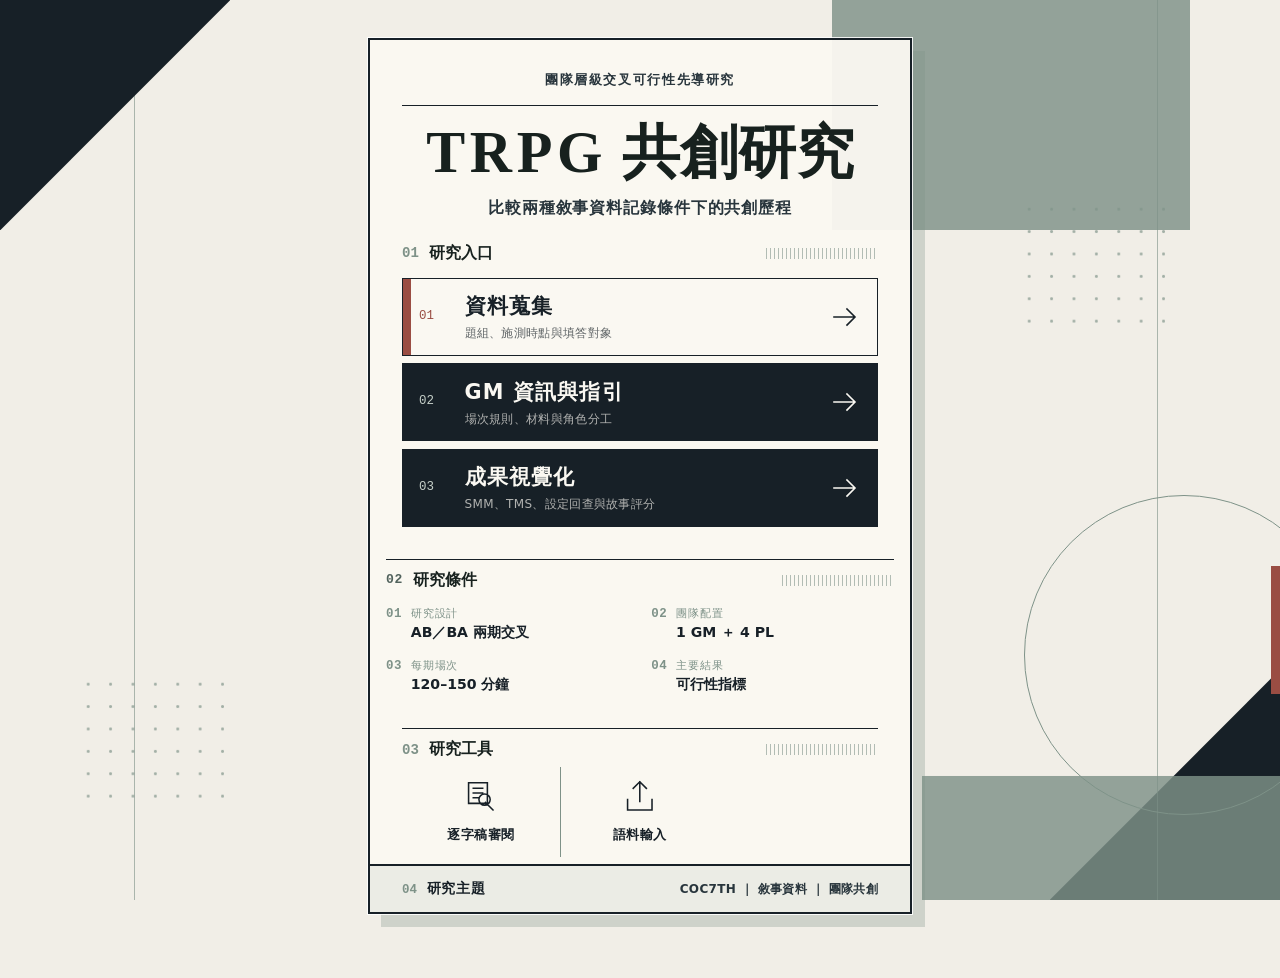
==== commit 78cfe111: "Remove internal narratives from public interface" ====
--- a/index.html
+++ b/index.html
@@ -6,7 +6,7 @@
   <meta name="viewport" content="width=device-width, initial-scale=1">
   <meta name="theme-color" content="#172027">
   <title>TRPG 共創研究網站</title>
-  <meta name="description" content="TRPG 共創研究網站，提供 AB／BA 交叉先導研究的資料蒐集、GM 指引、成果視覺化與本機研究工具入口。">
+  <meta name="description" content="TRPG 共創研究網站，提供 AB／BA 交叉先導研究的資料蒐集、GM 指引、成果視覺化與語料工具入口。">
   <link rel="stylesheet" href="web/assets/research-ui.css">
 </head>
 <body class="research-tools portal-page focused-home">
@@ -42,7 +42,7 @@
           <span class="home-entry-index">01</span>
           <span class="home-entry-copy">
             <strong>資料蒐集</strong>
-            <small>題組、施測時點與資料狀態</small>
+            <small>題組、施測時點與填答對象</small>
           </span>
           <svg viewBox="0 0 32 32" aria-hidden="true"><path d="M5 16h20M18 8l8 8-8 8"/></svg>
         </a>
@@ -60,7 +60,7 @@
           <span class="home-entry-index">03</span>
           <span class="home-entry-copy">
             <strong>成果視覺化</strong>
-            <small>分析圖型、資料需求與空狀態</small>
+            <small>SMM、TMS、設定回查與故事評分</small>
           </span>
           <svg viewBox="0 0 32 32" aria-hidden="true"><path d="M5 16h20M18 8l8 8-8 8"/></svg>
         </a>
--- a/web/assets/research-ui.css
+++ b/web/assets/research-ui.css
@@ -798,9 +798,9 @@
 }
 
 .portal-page .site-header {
-  position: sticky;
-  top: 0;
-  z-index: 10;
+  position: relative;
+  top: auto;
+  z-index: auto;
   display: flex;
   align-items: center;
   justify-content: space-between;
@@ -810,8 +810,8 @@
   margin: 0 auto;
   padding: 0.85rem 0;
   border-bottom: 1px solid rgb(215 224 218 / 0.72);
-  background: rgb(245 247 244 / 0.9);
-  backdrop-filter: blur(14px);
+  background: transparent;
+  backdrop-filter: none;
 }
 
 .portal-page .brand {
@@ -967,52 +967,6 @@
   font-size: 0.78rem;
 }
 
-.mode-strip {
-  display: grid;
-  grid-template-columns: repeat(2, minmax(0, 1fr));
-  gap: 0.9rem;
-  margin: 0.35rem 0 1.25rem;
-}
-
-.mode-strip.compact {
-  width: min(1500px, calc(100% - 2rem));
-  margin: 0.75rem auto;
-}
-
-.mode-card {
-  display: grid;
-  gap: 0.35rem;
-  padding: 1rem;
-  border: 1px solid var(--line);
-  border-left: 5px solid var(--line-strong);
-  border-radius: 8px;
-  background: var(--surface);
-}
-
-.mode-card span {
-  color: var(--muted);
-  font-size: 0.86rem;
-  font-weight: 700;
-}
-
-.mode-card strong {
-  color: var(--text);
-  font-size: 1.05rem;
-}
-
-.mode-card p {
-  margin: 0;
-  color: var(--muted);
-}
-
-.public-mode {
-  border-left-color: var(--act-ingest);
-}
-
-.local-mode {
-  border-left-color: var(--act-export);
-}
-
 .status-strip,
 .tool-grid,
 .doc-grid {
@@ -1333,51 +1287,16 @@
   border-left: 6px solid var(--act-check);
 }
 
-.guided-flow,
 .prep-grid,
 .checklist-card {
   margin-top: 1rem;
 }
 
-.guided-flow h2 {
-  margin: 0 0 0.75rem;
-}
-
-.flow-steps {
-  display: grid;
-  grid-template-columns: repeat(4, minmax(0, 1fr));
-  gap: 0.85rem;
-}
-
-.flow-steps article,
 .prep-card,
 .checklist-card {
   border: 1px solid var(--line);
   border-radius: 8px;
   background: var(--surface);
-}
-
-.flow-steps article {
-  display: grid;
-  gap: 0.45rem;
-  align-content: start;
-  padding: 1rem;
-  border-top: 5px solid var(--act-process);
-}
-
-.flow-steps article span {
-  color: var(--accent-strong);
-  font-weight: 700;
-  font-variant-numeric: tabular-nums;
-}
-
-.flow-steps article strong {
-  font-size: 1.04rem;
-}
-
-.flow-steps article p {
-  margin: 0;
-  color: var(--muted);
 }
 
 .prep-grid {
@@ -1441,6 +1360,25 @@
   min-height: 1.1rem;
   margin-top: 0.18rem;
   accent-color: var(--accent);
+}
+
+.checklist-next {
+  grid-column: 2;
+  display: flex;
+  align-items: center;
+  justify-content: space-between;
+  gap: 1rem;
+  padding-top: 0.45rem;
+  border-top: 1px solid var(--line);
+}
+
+.checklist-next[hidden] {
+  display: none;
+}
+
+.checklist-next p {
+  margin: 0;
+  color: var(--muted);
 }
 
 
@@ -2211,17 +2149,6 @@
   font-weight: 700;
 }
 
-.authoring-page .mode-note {
-  margin: 0;
-  padding: 0.7rem;
-  border: 1px solid var(--line);
-  border-left: 4px solid var(--act-export);
-  border-radius: 8px;
-  background: var(--surface);
-  color: var(--muted);
-  font-size: 0.9rem;
-}
-
 .authoring-page .row a {
   display: inline-flex;
   align-items: center;
@@ -2405,30 +2332,8 @@
 
 /* Research website: study overview, collection, GM guidance, and results */
 
-.status-badge {
-  display: inline-flex;
-  align-items: center;
-  min-height: 1.8rem;
-  width: fit-content;
-  padding: 0.25rem 0.62rem;
-  border: 1px solid var(--line-strong);
-  border-radius: 999px;
-  background: var(--surface-2);
-  color: var(--muted);
-  font-size: 0.82rem;
-  font-weight: 700;
-  letter-spacing: 0.04em;
-}
-
-.status-badge.pending {
-  border-color: color-mix(in srgb, var(--warn) 38%, var(--line));
-  background: #fbf5eb;
-  color: #6d461a;
-}
-
 .study-facts,
-.metric-strip,
-.results-principles {
+.metric-strip {
   display: grid;
   grid-template-columns: repeat(4, minmax(0, 1fr));
   gap: 0;
@@ -2441,8 +2346,7 @@
 }
 
 .study-facts article,
-.metric-strip article,
-.results-principles article {
+.metric-strip article {
   display: grid;
   align-content: center;
   min-height: 6.4rem;
@@ -2451,14 +2355,12 @@
 }
 
 .study-facts article:last-child,
-.metric-strip article:last-child,
-.results-principles article:last-child {
+.metric-strip article:last-child {
   border-right: 0;
 }
 
 .study-facts span,
-.metric-strip span,
-.results-principles span {
+.metric-strip span {
   color: var(--muted);
   font-size: 0.82rem;
   letter-spacing: 0.04em;
@@ -2513,44 +2415,13 @@
   font-size: 0.9rem;
 }
 
-.hero-state {
-  display: grid;
-  align-content: center;
-  gap: 0.75rem;
-  min-height: 12rem;
-  padding: 1.2rem;
-  border: 1px solid var(--line);
-  border-left: 4px solid var(--warn);
-  border-radius: 8px;
-  background: var(--surface);
-}
-
-.hero-state strong {
-  font-size: 1.08rem;
-}
-
-.hero-state p {
-  margin: 0;
-  color: var(--muted);
-}
-
 .collection-page .module-hero,
 .results-page .module-hero {
-  grid-template-columns: minmax(0, 1.5fr) minmax(16rem, 0.7fr);
-}
-
-.collection-page .mode-strip {
-  grid-template-columns: repeat(3, minmax(0, 1fr));
-}
-
-.restricted-mode {
-  border-top-color: var(--bad);
-  background: var(--bad-soft);
+  grid-template-columns: 1fr;
 }
 
 .collection-timeline,
 .instrument-section,
-.reporting-order,
 .condition-sequence {
   margin: 1.25rem 0;
   padding: 1.2rem;
@@ -2709,21 +2580,6 @@
 .next-panel h2,
 .next-panel p {
   margin: 0.2rem 0;
-}
-
-.results-principles article {
-  min-height: 7.8rem;
-}
-
-.results-principles article > span {
-  color: var(--accent-strong);
-  font-weight: 800;
-}
-
-.results-principles p {
-  margin: 0.3rem 0 0;
-  color: var(--muted);
-  font-size: 0.88rem;
 }
 
 .viz-catalogue {
@@ -2811,43 +2667,14 @@
   font-size: 0.9rem;
 }
 
-.viz-card figcaption code {
-  width: fit-content;
-  font-size: 0.76rem;
-}
-
-.reporting-order ol {
-  display: grid;
-  grid-template-columns: repeat(5, minmax(0, 1fr));
-  gap: 0.65rem;
-  margin: 0;
-  padding: 0;
-  list-style: none;
-  counter-reset: result-order;
-}
-
-.reporting-order li {
-  counter-increment: result-order;
-  display: grid;
-  align-content: start;
-  min-height: 9rem;
-  padding: 0.9rem;
-  border: 1px solid var(--line);
-  border-radius: 8px;
-  background: #fbfcfb;
-}
-
-.reporting-order li::before {
-  content: counter(result-order, decimal-leading-zero);
-  color: var(--accent-strong);
-  font-size: 0.78rem;
-  font-weight: 800;
-}
-
-.reporting-order li span {
-  margin-top: 0.4rem;
-  color: var(--muted);
-  font-size: 0.84rem;
+.privacy-notice {
+  width: min(1500px, calc(100% - 2rem));
+  margin: 0.75rem auto;
+  padding: 0.72rem 0.9rem;
+  border-left: 4px solid var(--warn);
+  background: var(--warn-soft);
+  color: var(--text);
+  font-size: 0.92rem;
 }
 
 @media (prefers-reduced-motion: reduce) {
@@ -2863,10 +2690,8 @@
 @media (max-width: 980px) {
   .portal-page .site-header,
   .portal-hero,
-  .mode-strip,
   .study-facts,
   .metric-strip,
-  .results-principles,
   .status-strip,
   .role-paths,
   .tool-grid,
@@ -2874,7 +2699,6 @@
   .research-path,
   .home-docs,
   .module-hero,
-  .flow-steps,
   .prep-grid,
   .checklist-card,
   .contract-grid,
@@ -2893,6 +2717,10 @@
     justify-content: flex-start;
   }
 
+  .checklist-next {
+    grid-column: 1;
+  }
+
   .hero-copy {
     min-height: auto;
     padding: 1.2rem;
@@ -2917,26 +2745,22 @@
   }
 
   .collection-page .module-hero,
-  .results-page .module-hero,
-  .collection-page .mode-strip {
+  .results-page .module-hero {
     grid-template-columns: 1fr;
   }
 
   .study-facts,
-  .metric-strip,
-  .results-principles {
+  .metric-strip {
     grid-template-columns: repeat(2, minmax(0, 1fr));
   }
 
   .study-facts article:nth-child(2),
-  .metric-strip article:nth-child(2),
-  .results-principles article:nth-child(2) {
+  .metric-strip article:nth-child(2) {
     border-right: 0;
   }
 
   .study-facts article:nth-child(-n + 2),
-  .metric-strip article:nth-child(-n + 2),
-  .results-principles article:nth-child(-n + 2) {
+  .metric-strip article:nth-child(-n + 2) {
     border-bottom: 1px solid var(--line);
   }
 
@@ -2950,10 +2774,6 @@
 
   .viz-catalogue {
     grid-template-columns: 1fr;
-  }
-
-  .reporting-order ol {
-    grid-template-columns: repeat(2, minmax(0, 1fr));
   }
 
   .support-tools {
@@ -2988,9 +2808,7 @@
 
   .study-facts,
   .metric-strip,
-  .results-principles,
   .timeline-list,
-  .reporting-order ol,
   .contract-grid,
   .condition-sequence,
   .next-panel,
@@ -2999,17 +2817,24 @@
   }
 
   .study-facts article,
-  .metric-strip article,
-  .results-principles article {
+  .metric-strip article {
     min-height: 5.4rem;
     border-right: 0;
     border-bottom: 1px solid var(--line);
   }
 
   .study-facts article:last-child,
-  .metric-strip article:last-child,
-  .results-principles article:last-child {
+  .metric-strip article:last-child {
     border-bottom: 0;
+  }
+
+  .checklist-next {
+    align-items: stretch;
+    flex-direction: column;
+  }
+
+  .checklist-next .button {
+    width: 100%;
   }
 
   .viz-empty {
